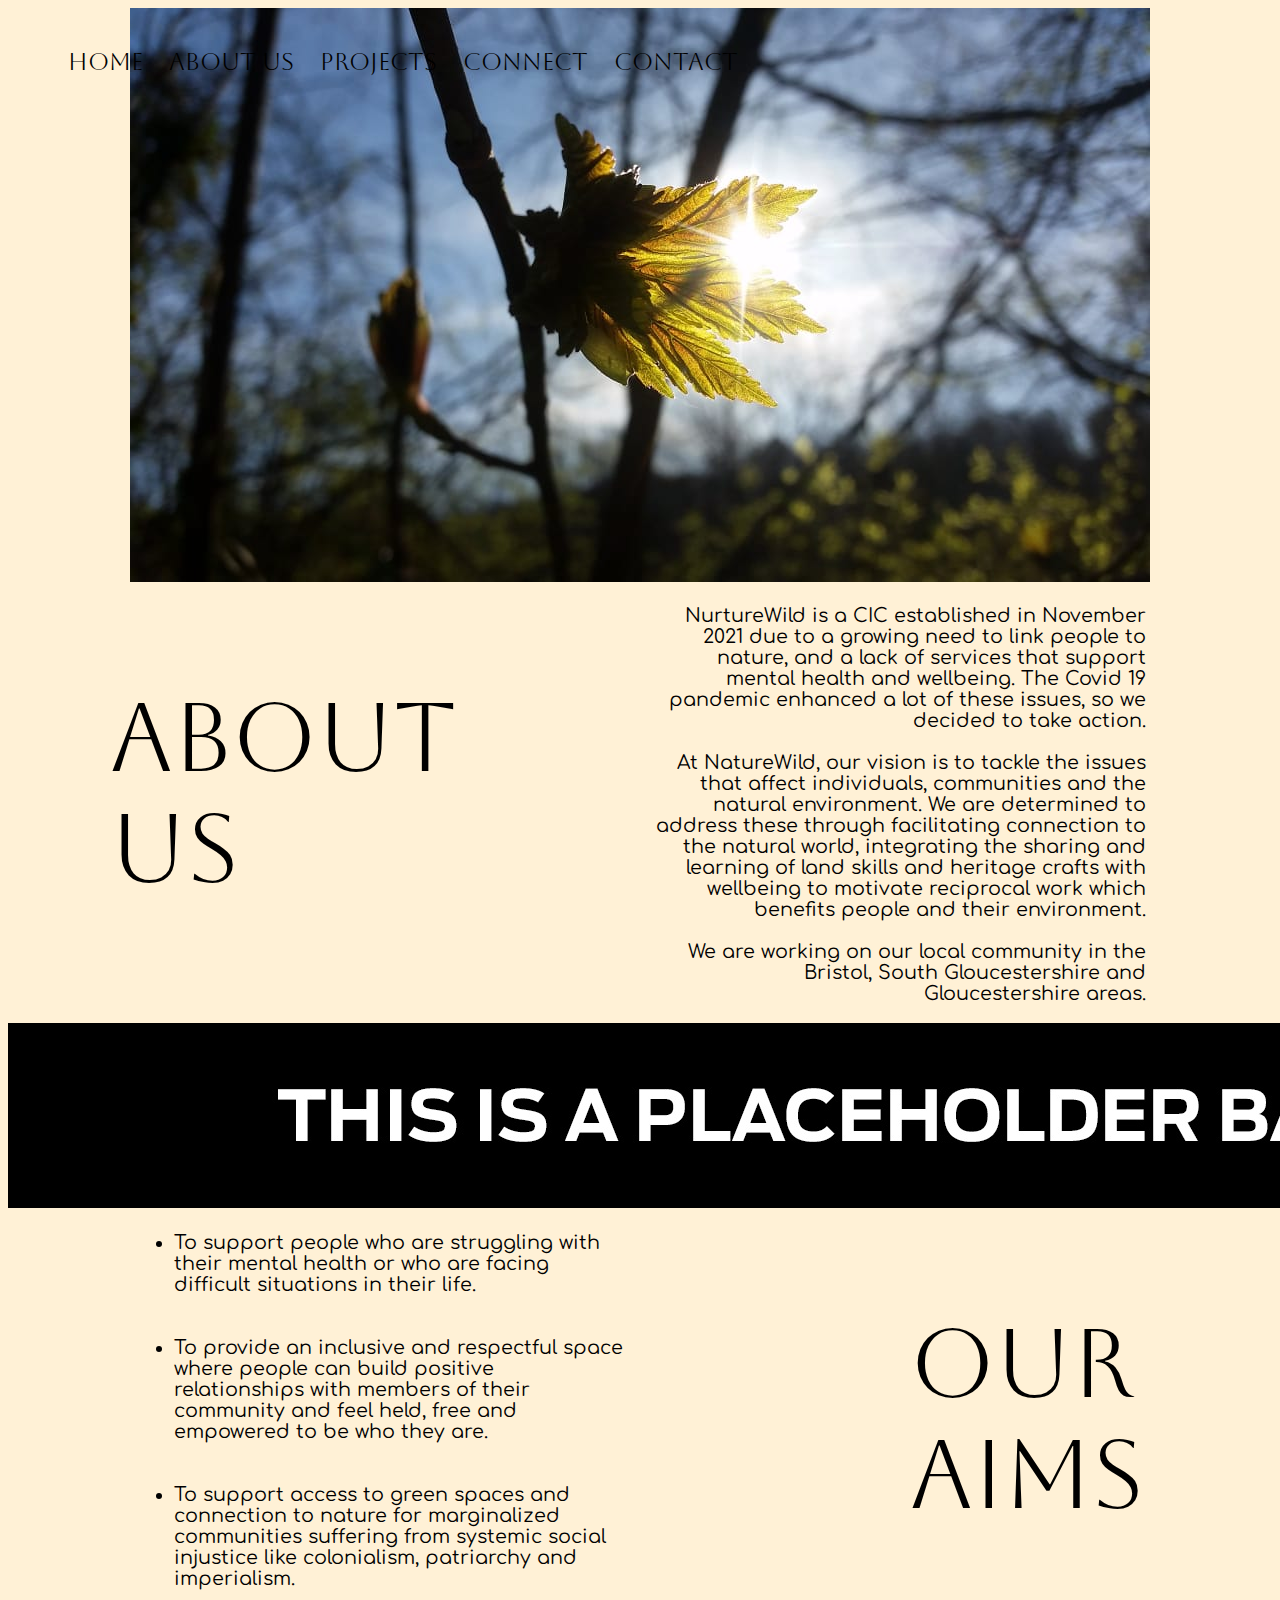
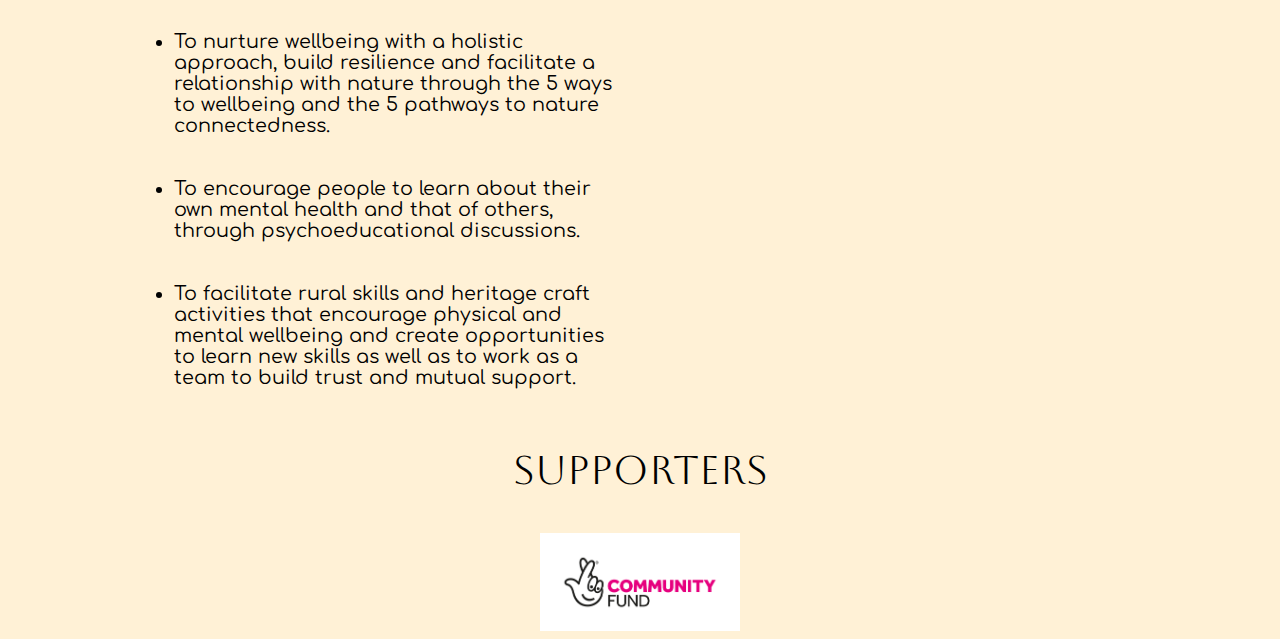
==== about.html @ b49763ed "push2" ====
<!DOCTYPE html>
<html lang="en">

<head>
    <meta charset="UTF-8">
    <meta http-equiv="X-UA-Compatible" content="IE=edge">
    <meta name="viewport" content="width=device-width, initial-scale=1.0">
    <link rel="stylesheet" type="text/css" href="resources/style.css">
    <title>NurtureWild - Insert something here</title>

    <link rel="preconnect" href="https://fonts.googleapis.com">
    <link rel="preconnect" href="https://fonts.gstatic.com" crossorigin>
    <link href="https://fonts.googleapis.com/css2?family=Aboreto&family=Comfortaa:wght@700&display=swap"
        rel="stylesheet">
</head>

<body>

    <header>
        <!-- <h2>Nature Wild CIC</h2> -->
    </header>

    <header class="mainimg">

        <img src="resources/drive-download-20220827T191741Z-001/241794783_1457094764648752_1412420478173252886_n.jpg"
            alt="NurtureWild" />
        <!-- <div class="hometext">NurtureWild CIC</div> -->
        <nav class="navbar">

            <ul>
                <li>Home</li>
                <li>About Us</li>
                <li>Projects</li>
                <li>Connect</li>
                <li>Contact</li>
            </ul>

        </nav>



    </header>


    <div class="content">

        <section class="statement">
            <p>About <br>us</p>


        </section>



        <section class="values">

            <!-- <img src="resources/images/croppedtin.jpg" alt="NurtureWild" /> -->


            <p>

                NurtureWild is a CIC established in November 2021 due to a growing
                need to link people to nature, and a lack of services that support mental health and wellbeing. The
                Covid
                19 pandemic enhanced a lot of these issues, so we decided to take
                action.
                <br><br>
                At NatureWild, our vision is to tackle the issues that affect individuals, communities and the natural
                environment. We are determined to address these through facilitating connection to the natural world,
                integrating the sharing and learning of land skills and heritage crafts with wellbeing to motivate
                reciprocal work which benefits people and their environment.
                <br><br>
                We are working on our local community in the Bristol, South Gloucestershire and
                Gloucestershire areas.

            </p>

            <!-- <p>
                NurtureWild is a newly developed CIC that was established in November 2021 due to noticing a growing
                need to
                link people to nature and a lack of services that support mental health and wellbeing. The Covid 19
                pandemic
                enhanced a lot of the issues that we were already observing and so we decided to take action.
            </p>

            <p>
                At NurtureWild, our vision is to tackle the issues that affect individuals, communities and the natural
                environment. We are determined to address these through facilitating connection to the natural world,
                integrating the sharing and learning of land skills and heritage crafts with wellbeing to motivate
                reciprocal
                work which benefits people and their environment.
                At the moment, we are working on our local community in the Bristol, South Gloucestershire and
                Gloucestershire
                areas.
            </p> -->


        </section>


    </div>

    <section class="lowerimg">
        <img src="resources/images/placeholder-banner.jpg" />

    </section>

    <div class="content">





        <section class="values-alt">



            <p>
            <ul>
                <li>To support people who are struggling with their mental health or who are facing difficult situations
                    in their life.</li><br><br>
                <li>To provide an inclusive and respectful space where people can build positive relationships with
                    members of their community and feel held, free and empowered to be who they are.</li><br><br>
                <li>To support access to green spaces and connection to nature for marginalized communities suffering
                    from systemic social injustice like colonialism, patriarchy and imperialism.</li><br><br>
                <li>To nurture wellbeing with a holistic approach, build resilience and facilitate a relationship with
                    nature through the 5 ways to wellbeing and the 5 pathways to nature connectedness.</li><br><br>
                <li>To encourage people to learn about their own mental health and that of others, through
                    psychoeducational discussions.</li><br><br>
                <li>To facilitate rural skills and heritage craft activities that encourage physical and mental
                    wellbeing and create opportunities to learn new skills as well as to work as a team to build trust
                    and mutual support.</li>
            </ul>

            </p>



        </section>

        <section class="statement-alt">
            <p>Our<br> Aims</p>



        </section>


    </div>

    <section class="supporters">
        <p>Supporters</p>

        <div class="supporters-container">
            <img src="resources/images/digital-white-background.png" />
        </div>

    </section>

    <footer></footer>

    <!-- <section>
        <h1>Testimonials</h1>
        <div class="testimonial-container">
            <div class="testimonial">
                <img src="resources/images/img-placeholder.png" alt="">
                <h3>Testimony 1</h3>
                <p>Lorem ipsum dolor sit, amet consectetur adipisicing elit. Modi deserunt earum nesciunt perferendis
                    harum ducimus ex vel maiores ullam repellendus, perspiciatis placeat eos error repudiandae omnis
                    rerum dignissimos quod reiciendis.
                </p>
            </div>
            <div class="testimonial">
                <img src="resources/images/img-placeholder.png" alt="">
                <h3>Testimony 2</h3>
                <p>Lorem ipsum dolor sit amet consectetur adipisicing elit. Aliquam sint amet quasi expedita enim. Totam
                    tempora laboriosam eveniet quos? Molestiae recusandae repellat, ullam nisi doloremque debitis
                    dolorum similique explicabo est.</p>
            </div>
            <div class="testimonial">
                <img src="resources/images/img-placeholder.png" alt="">
                <h3>Testimony 3</h3>
                <p>Lorem ipsum dolor sit amet consectetur adipisicing elit. Facilis ratione aspernatur excepturi
                    mollitia sunt deleniti deserunt, incidunt corrupti sequi dolorem magni aliquid voluptatem eius nam
                    accusantium explicabo assumenda praesentium repellendus.</p>
            </div>
        </div>

        <h1>Find out More</h1>

    </section> -->


    <!-- <footer class="mainimg">

        <img src="resources/images/placeholder-banner.jpg" alt="NurtureWild" />


    </footer> -->

</body>

</html>
---- resources/style.css ----
.navbar {
    float: right;

}

body {
    background-color: #FFF1D6;
}

.navbar ul {
    list-style-type: none;
    margin: 0;
    padding: 0;
}

.navbar li {
    display: inline;
    padding-inline: 10px;
}

.mainimg {
    position: relative;
    text-align: center;
    overflow: hidden;
}

.mainimg img {}

.mainimg .navbar {
    position: absolute;
    top: 40px;
    left: 50px;
    font-size: 1.5em;
    font-family: 'Aboreto', cursive;


}

.mainimg .hometext {
    position: absolute;
    bottom: 260px;
    left: 200px;
    font-size: 6.5em;
}

.content {
    display: flex;
}

.statement {
    font-size: 6em;
    /* background: #C46559; */
    width: 100%;
    display: flex;
    justify-content: center;
    align-content: center;
    font-family: 'Aboreto', cursive;
    padding-left: 30px;
}


.values {
    font-size: 1.2em;
    /* background: #C46559; */
    width: 100%;
    display: flex;
    justify-content: center;
    align-items: center;
    padding-left: 10%;
    padding-right: 10%;
    text-align: right;
    font-family: 'Comfortaa', cursive;
}

.statement-alt {
    font-size: 6em;
    /* background: #C46559; */
    width: 100%;
    display: flex;
    justify-content: center;
    align-content: center;
    font-family: 'Aboreto', cursive;
    padding-left: 30px;
}

.values-alt {
    font-size: 1.2em;
    /* background: #C46559; */
    width: 100%;
    display: flex;
    justify-content: center;
    align-items: center;
    padding-left: 10%;
    padding-right: 10%;
    font-family: 'Comfortaa', cursive;

}

.abousus {
    font-size: 1.2em;
    /* background: #C46559; */
    width: 100%;
    padding-left: 10%;
    padding-right: 10%;
    text-align: right;
    font-family: 'Comfortaa', cursive;
}

.values img {
    width: 100%;
}

.values .p {}

.project-container {
    display: flex;
    flex-wrap: wrap;
    justify-content: center;
}

.project img {
    width: 300px;
    height: 400px;
}

.project {
    text-align: center;
    flex-direction: column;
    align-items: center;
    width: 400px;
    height: 650px;
    padding: 20px;
}


.testimonial-container {
    display: flex;
    flex-wrap: wrap;
    justify-content: center;
}

.testimonial img {
    width: 300px;
    height: 400px;
}

.testimonial {
    text-align: center;
    flex-direction: column;
    align-items: center;
    width: 400px;
    height: 650px;
    padding: 20px;
}

.supporters p {
    text-align: center;
    font-size: 2.5em;
    font-family: 'Aboreto', cursive;

}

.supporters .supporters-container {
    display: flex;
    justify-content: center;
}

.supporters .supporters-container img {
    max-width: 200px;

}
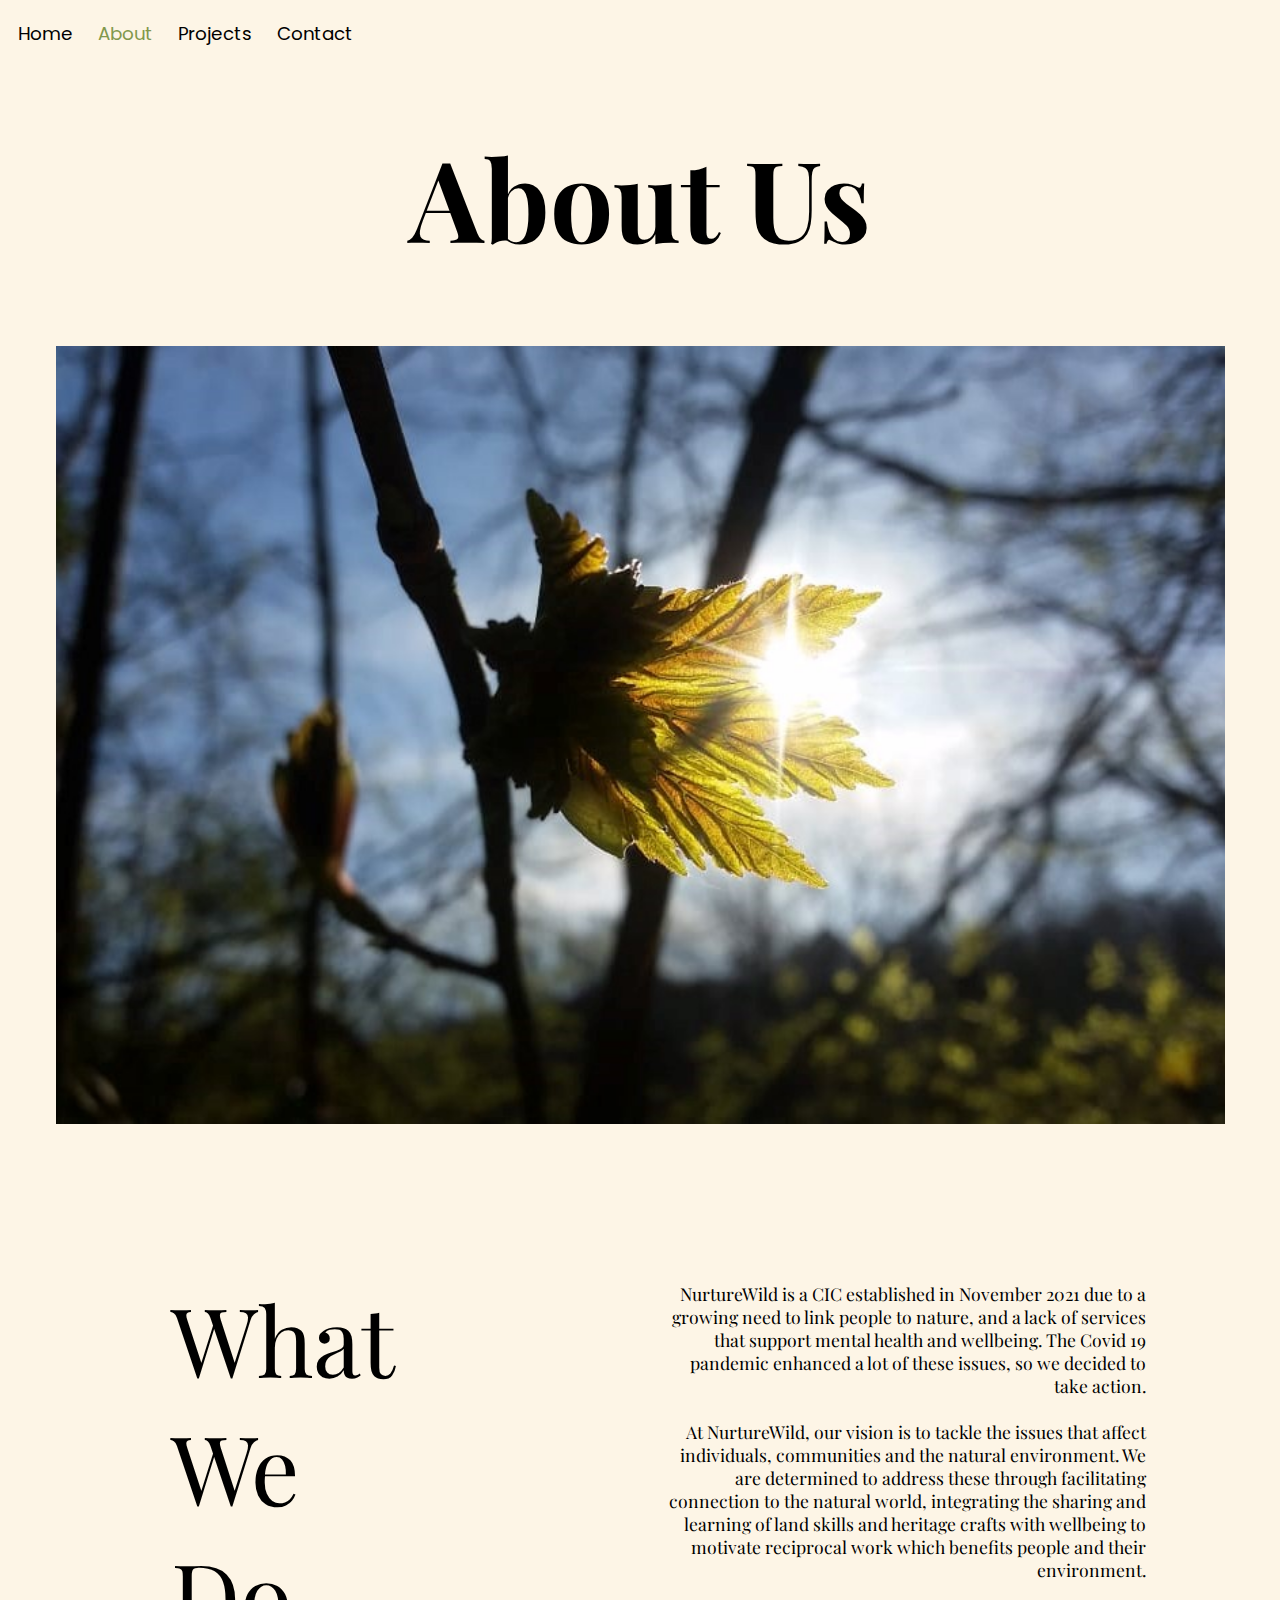
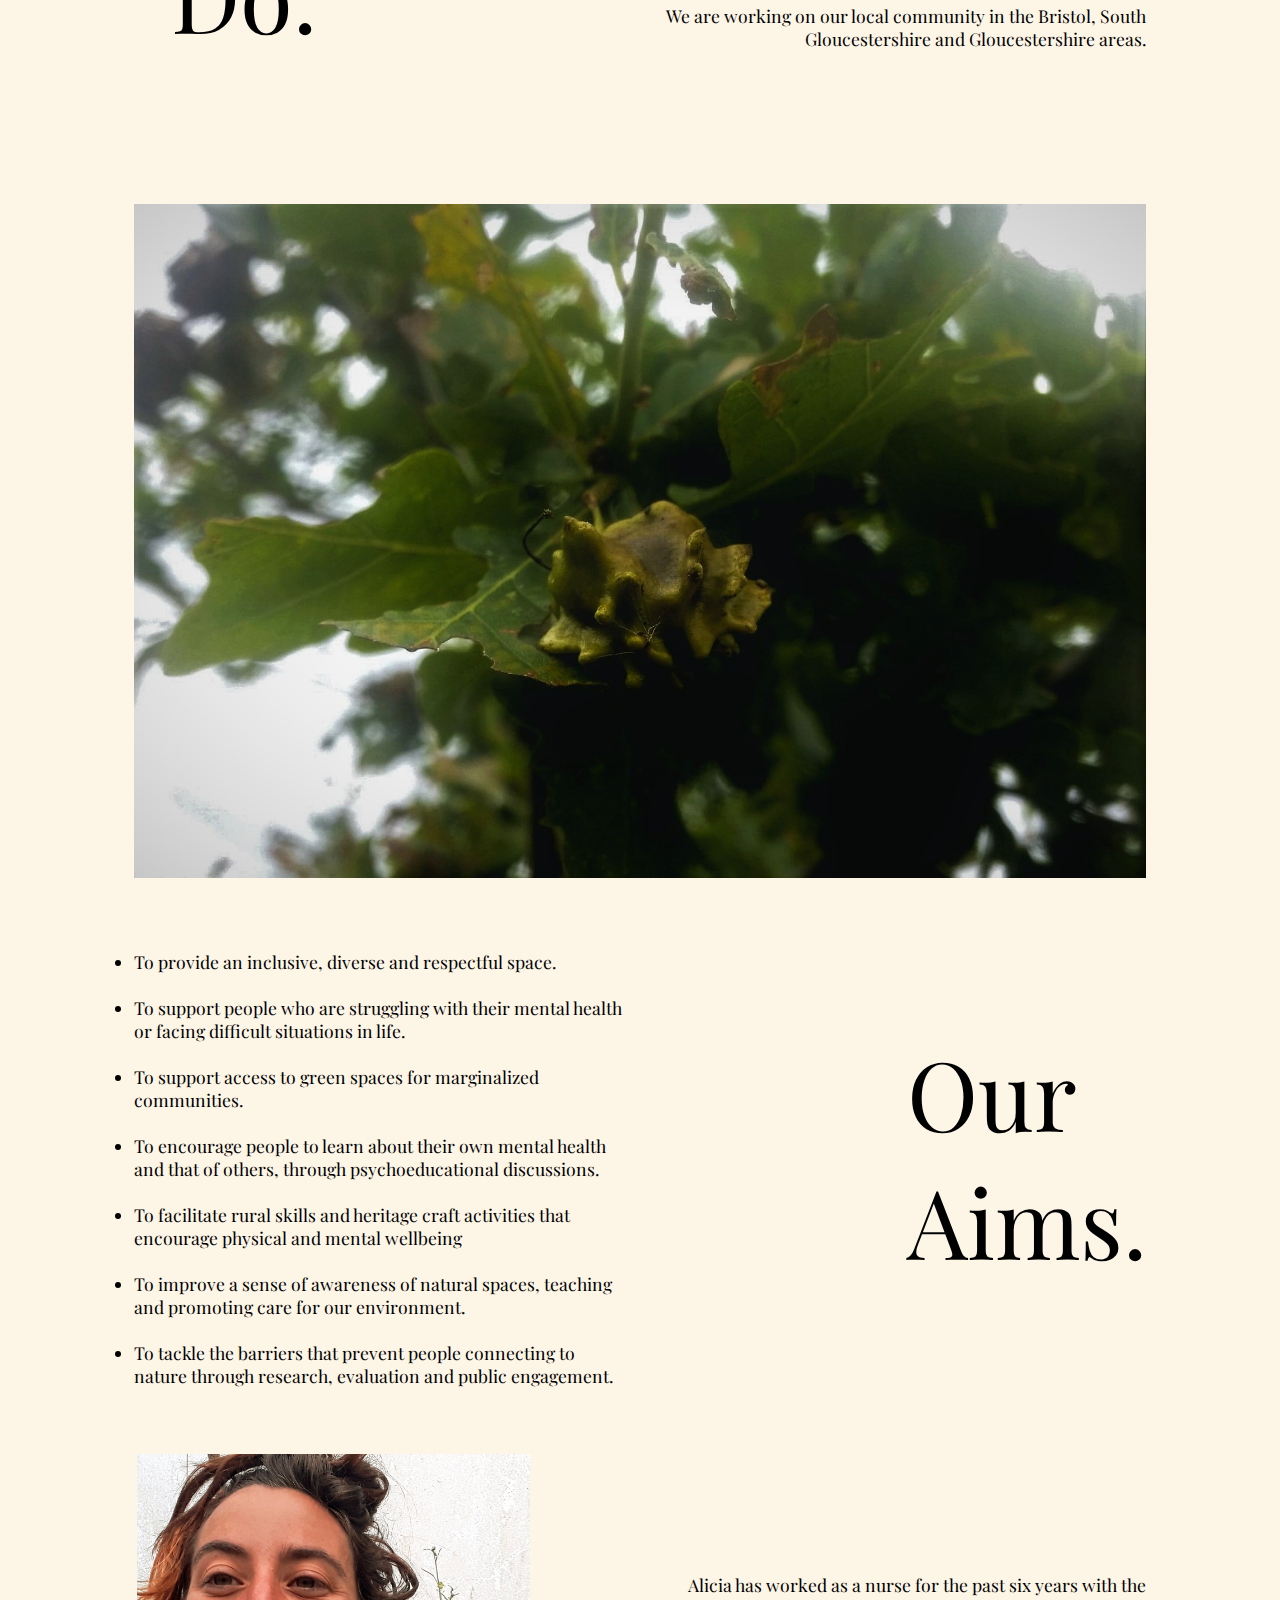
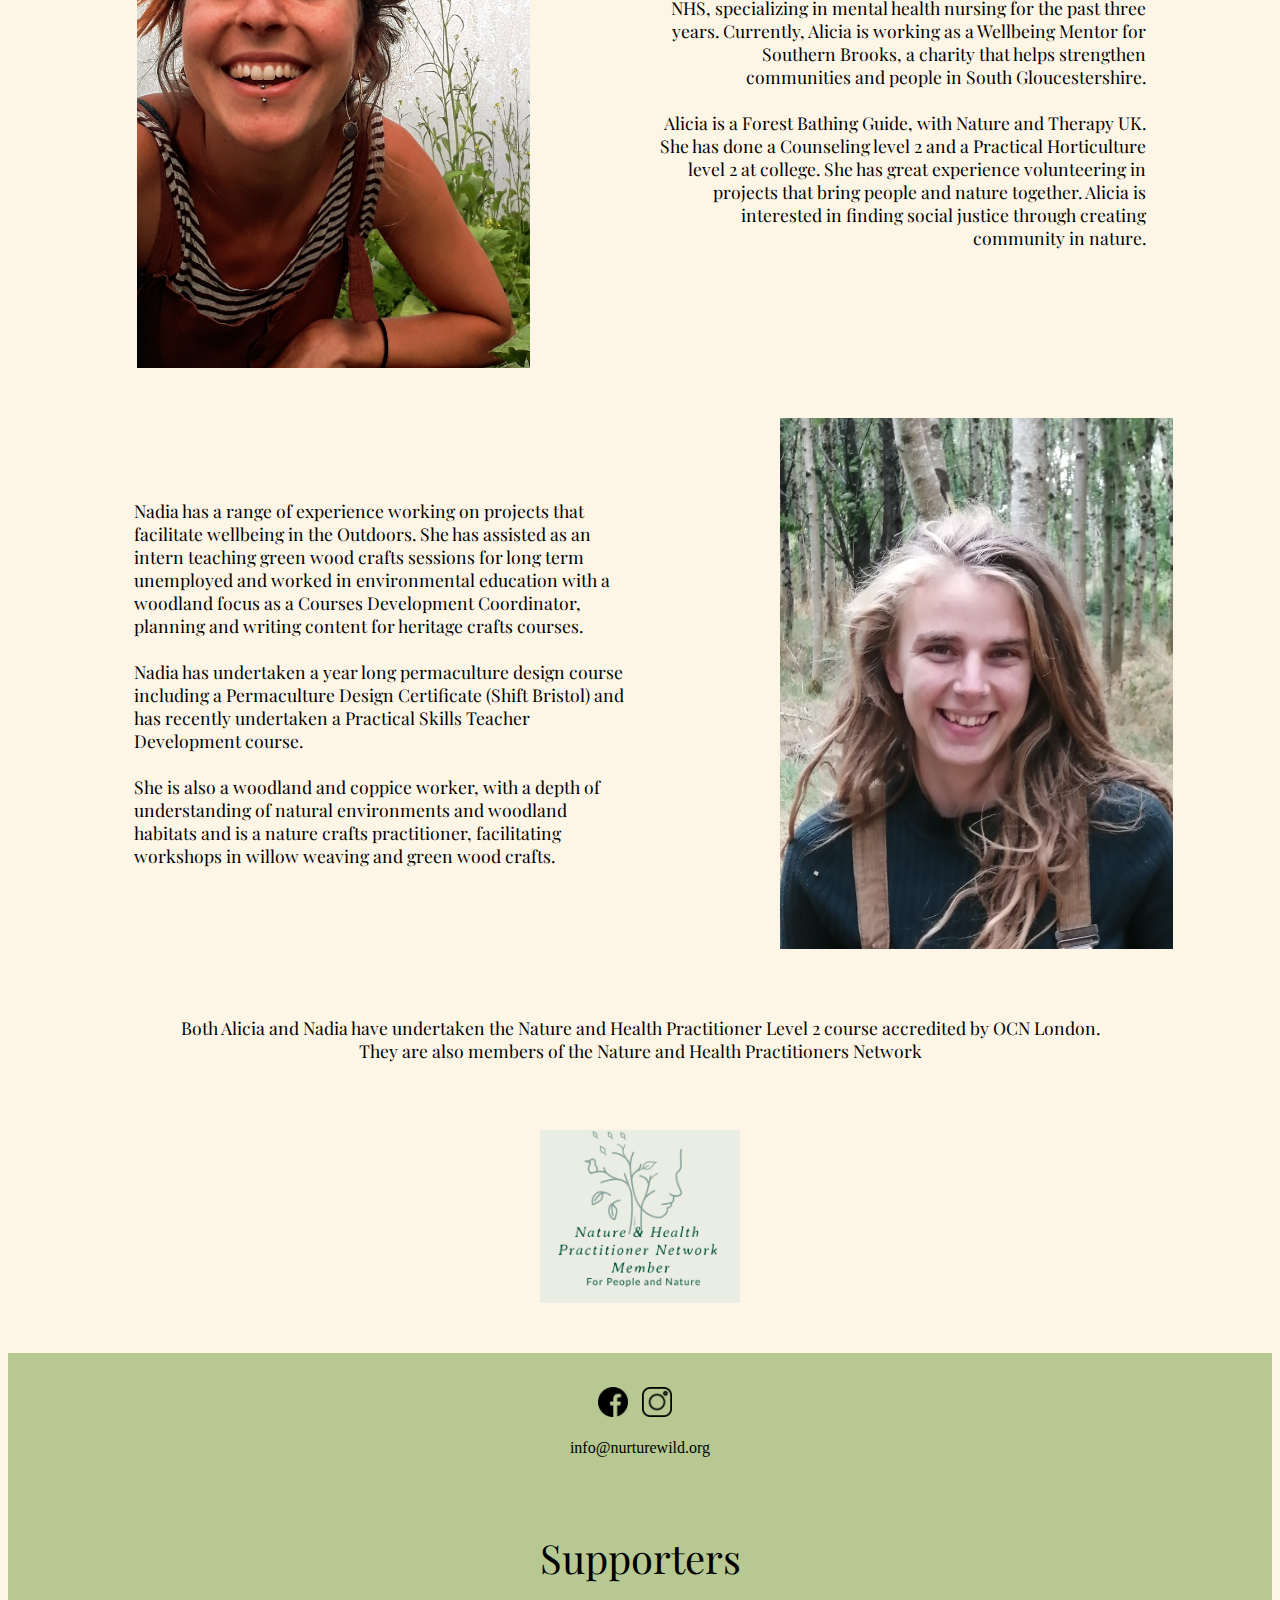
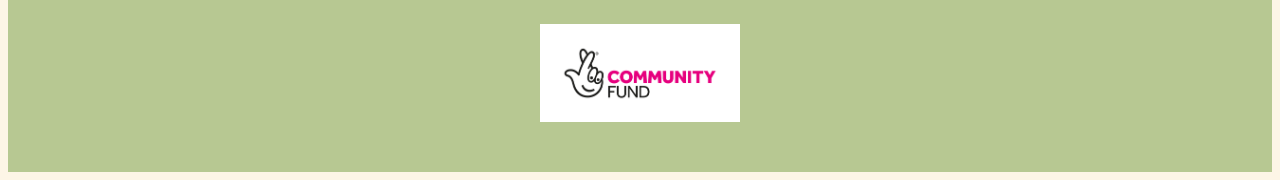
==== commit 167e767c: "push4" ====
--- a/about.html
+++ b/about.html
@@ -10,42 +10,55 @@
 
     <link rel="preconnect" href="https://fonts.googleapis.com">
     <link rel="preconnect" href="https://fonts.gstatic.com" crossorigin>
-    <link href="https://fonts.googleapis.com/css2?family=Aboreto&family=Comfortaa:wght@700&display=swap"
+    <link href="https://fonts.googleapis.com/css2?family=Playfair+Display:wght@500&family=Poppins:wght@100&display=swap"
         rel="stylesheet">
+
 </head>
 
 <body>
 
     <header>
-        <!-- <h2>Nature Wild CIC</h2> -->
+
+
+        <nav class="navbar">
+
+            <ul>
+                <li><a href=index.html>Home</a></li>
+                <li><a href=about.html style="color: #81984C;">About</a></li>
+                <li><a href=projects.html>Projects</a></li>
+                <li><a href=contact.html>Contact</a></li>
+            </ul>
+
+        </nav>
+
+        <!-- <span class="mainimg">
+
+            <img src="resources/images/banner4.jpg" alt="NurtureWild" />
+
+
+
+        </span> -->
     </header>
 
-    <header class="mainimg">
-
-        <img src="resources/drive-download-20220827T191741Z-001/241794783_1457094764648752_1412420478173252886_n.jpg"
-            alt="NurtureWild" />
-        <!-- <div class="hometext">NurtureWild CIC</div> -->
-        <nav class="navbar">
-
-            <ul>
-                <li>Home</li>
-                <li>About Us</li>
-                <li>Projects</li>
-                <li>Connect</li>
-                <li>Contact</li>
-            </ul>
-
-        </nav>
-
-
-
-    </header>
+    <h1>About Us</h1>
+
+    <section class="contact">
+        <span class="mainimg">
+
+            <img src="resources/images/square2.jpg" alt="NurtureWild" style="margin-bottom: 50px; width: 1169px; " />
+
+
+
+        </span>
+
+
+    </section>
 
 
     <div class="content">
 
         <section class="statement">
-            <p>About <br>us</p>
+            <p>What <br>We<br>Do.</p>
 
 
         </section>
@@ -54,7 +67,6 @@
 
         <section class="values">
 
-            <!-- <img src="resources/images/croppedtin.jpg" alt="NurtureWild" /> -->
 
 
             <p>
@@ -65,7 +77,7 @@
                 19 pandemic enhanced a lot of these issues, so we decided to take
                 action.
                 <br><br>
-                At NatureWild, our vision is to tackle the issues that affect individuals, communities and the natural
+                At NurtureWild, our vision is to tackle the issues that affect individuals, communities and the natural
                 environment. We are determined to address these through facilitating connection to the natural world,
                 integrating the sharing and learning of land skills and heritage crafts with wellbeing to motivate
                 reciprocal work which benefits people and their environment.
@@ -75,33 +87,22 @@
 
             </p>
 
-            <!-- <p>
-                NurtureWild is a newly developed CIC that was established in November 2021 due to noticing a growing
-                need to
-                link people to nature and a lack of services that support mental health and wellbeing. The Covid 19
-                pandemic
-                enhanced a lot of the issues that we were already observing and so we decided to take action.
-            </p>
-
-            <p>
-                At NurtureWild, our vision is to tackle the issues that affect individuals, communities and the natural
-                environment. We are determined to address these through facilitating connection to the natural world,
-                integrating the sharing and learning of land skills and heritage crafts with wellbeing to motivate
-                reciprocal
-                work which benefits people and their environment.
-                At the moment, we are working on our local community in the Bristol, South Gloucestershire and
-                Gloucestershire
-                areas.
-            </p> -->
-
-
-        </section>
-
-
-    </div>
-
-    <section class="lowerimg">
-        <img src="resources/images/placeholder-banner.jpg" />
+
+
+        </section>
+
+
+    </div>
+
+    <section class="contact">
+        <span class="mainimg">
+
+            <img src="resources/images/square3.jpg" alt="NurtureWild" style="margin-bottom: 50px; width: 80%" />
+
+
+
+        </span>
+
 
     </section>
 
@@ -117,19 +118,18 @@
 
             <p>
             <ul>
-                <li>To support people who are struggling with their mental health or who are facing difficult situations
-                    in their life.</li><br><br>
-                <li>To provide an inclusive and respectful space where people can build positive relationships with
-                    members of their community and feel held, free and empowered to be who they are.</li><br><br>
-                <li>To support access to green spaces and connection to nature for marginalized communities suffering
-                    from systemic social injustice like colonialism, patriarchy and imperialism.</li><br><br>
-                <li>To nurture wellbeing with a holistic approach, build resilience and facilitate a relationship with
-                    nature through the 5 ways to wellbeing and the 5 pathways to nature connectedness.</li><br><br>
+                <li>To provide an inclusive, diverse and respectful space.</li><br>
+                <li>To support people who are struggling with their mental health or facing difficult situations in
+                    life.</li><br>
+                <li>To support access to green spaces for marginalized communities.</li><br>
                 <li>To encourage people to learn about their own mental health and that of others, through
-                    psychoeducational discussions.</li><br><br>
+                    psychoeducational discussions.</li><br>
                 <li>To facilitate rural skills and heritage craft activities that encourage physical and mental
-                    wellbeing and create opportunities to learn new skills as well as to work as a team to build trust
-                    and mutual support.</li>
+                    wellbeing</li><br>
+                <li>To improve a sense of awareness of natural spaces, teaching and promoting care for our environment.
+                </li><br>
+                <li>To tackle the barriers that prevent people connecting to nature through research, evaluation and
+                    public engagement.</li>
             </ul>
 
             </p>
@@ -139,64 +139,152 @@
         </section>
 
         <section class="statement-alt">
-            <p>Our<br> Aims</p>
-
-
-
-        </section>
-
-
-    </div>
+            <p>Our<br> Aims.</p>
+
+
+
+        </section>
+
+
+    </div>
+
+
+
+    <div class="content">
+
+
+
+
+
+
+        <section class="statement-alt">
+            <img src="resources/images/IMG-20210624-WA0003.jpeg" style="    max-width: 80%;
+            padding-left: 100px;">
+
+
+
+        </section>
+
+        <section class="values">
+
+
+
+            <p>
+                Alicia has worked as a nurse for the past six years with the NHS, specializing in mental health
+                nursing for the past three years. Currently, Alicia is working as a Wellbeing Mentor for Southern
+                Brooks, a charity that helps strengthen communities and people in South Gloucestershire.<br><br>
+                Alicia is a Forest Bathing Guide, with Nature and Therapy UK. She has done a Counseling level 2 and a
+                Practical Horticulture level 2 at college. She has great experience volunteering in projects that bring
+                people and nature together.
+                Alicia is interested in finding social justice through creating community in nature.
+
+
+
+            </p>
+
+
+
+        </section>
+
+
+
+    </div>
+
+    <div class="content">
+
+        <section class="values-alt">
+
+
+
+            <p>
+                Nadia has a range of experience working on projects that facilitate wellbeing in the
+                Outdoors. She has assisted as an intern teaching green wood crafts sessions for long term unemployed and
+                worked in environmental education with a woodland focus as a Courses Development Coordinator, planning
+                and writing content for heritage crafts courses. <br><br>Nadia has undertaken a year long permaculture
+                design
+                course including a Permaculture Design Certificate (Shift Bristol) and has recently undertaken a
+                Practical Skills Teacher Development course.<br> <br>
+                She is also a woodland and coppice worker, with a depth of understanding of natural environments and
+                woodland habitats and is a nature crafts practitioner, facilitating workshops in willow weaving and
+                green wood crafts.
+
+
+            </p>
+
+
+
+        </section>
+
+
+
+
+        <section class="statement-alt">
+            <img src="resources/images/nadia.jpeg" style="    max-width: 80%;
+            padding-right: 100px;">
+
+
+
+        </section>
+
+
+
+
+    </div>
+
+
+    <section class="content" style="display: flex; align-items: center; justify-content: center;">
+        <p style="text-align: center; font-size: 1.1em;     font-family: 'Playfair Display', serif;">
+            Both Alicia and Nadia have undertaken the Nature and Health Practitioner Level 2 course accredited by OCN
+            London.
+            <br>
+            They are also members of the Nature and Health Practitioners Network
+        </p>
+    </section>
 
     <section class="supporters">
-        <p>Supporters</p>
 
         <div class="supporters-container">
-            <img src="resources/images/digital-white-background.png" />
+            <img src="resources/images/Member NHP.png" />
         </div>
 
     </section>
 
-    <footer></footer>
-
-    <!-- <section>
-        <h1>Testimonials</h1>
-        <div class="testimonial-container">
-            <div class="testimonial">
-                <img src="resources/images/img-placeholder.png" alt="">
-                <h3>Testimony 1</h3>
-                <p>Lorem ipsum dolor sit, amet consectetur adipisicing elit. Modi deserunt earum nesciunt perferendis
-                    harum ducimus ex vel maiores ullam repellendus, perspiciatis placeat eos error repudiandae omnis
-                    rerum dignissimos quod reiciendis.
-                </p>
+
+
+
+
+    <footer>
+
+        <!-- <section class="lowerimg">
+            <img src="resources/images/bottombanner.jpg" />
+
+        </section> -->
+
+        <section class="bottomButtons">
+            <ul>
+                <li><a href="https://www.facebook.com/nurturewildcic"><img src="resources/images/facebook.png"></a></li>
+                <li><a href="https://www.facebook.com/nurturewildcic"><img src="resources/images/instagram.png"></a>
+                </li><br><br>
+                <li>info@nurturewild.org</li>
+
+            </ul>
+
+        </section>
+
+
+        <section class="supporters">
+            <p>Supporters</p>
+
+            <div class="supporters-container">
+                <img src="resources/images/digital-white-background.png" />
             </div>
-            <div class="testimonial">
-                <img src="resources/images/img-placeholder.png" alt="">
-                <h3>Testimony 2</h3>
-                <p>Lorem ipsum dolor sit amet consectetur adipisicing elit. Aliquam sint amet quasi expedita enim. Totam
-                    tempora laboriosam eveniet quos? Molestiae recusandae repellat, ullam nisi doloremque debitis
-                    dolorum similique explicabo est.</p>
-            </div>
-            <div class="testimonial">
-                <img src="resources/images/img-placeholder.png" alt="">
-                <h3>Testimony 3</h3>
-                <p>Lorem ipsum dolor sit amet consectetur adipisicing elit. Facilis ratione aspernatur excepturi
-                    mollitia sunt deleniti deserunt, incidunt corrupti sequi dolorem magni aliquid voluptatem eius nam
-                    accusantium explicabo assumenda praesentium repellendus.</p>
-            </div>
-        </div>
-
-        <h1>Find out More</h1>
-
-    </section> -->
-
-
-    <!-- <footer class="mainimg">
-
-        <img src="resources/images/placeholder-banner.jpg" alt="NurtureWild" />
-
-
-    </footer> -->
+
+        </section>
+
+
+
+    </footer>
+
 
 </body>
 
--- a/resources/style.css
+++ b/resources/style.css
@@ -1,16 +1,35 @@
-.navbar {
-    float: right;
-
+h1 {
+    font-size: 7em;
+    /* background: #C46559; */
+    font-family: 'Playfair Display', serif;
+    text-align: center;
+
+}
+
+h3 {
+    font-size: 2em;
+}
+
+ul {
+    padding: 0%;
 }
 
 body {
-    background-color: #FFF1D6;
-}
+    background-color: oldlace;
+}
+
+a {
+    color: black;
+    text-decoration: none;
+}
+
+
 
 .navbar ul {
     list-style-type: none;
     margin: 0;
     padding: 0;
+    overflow: hidden
 }
 
 .navbar li {
@@ -18,22 +37,67 @@
     padding-inline: 10px;
 }
 
+.bottomButtons {
+    list-style-type: none;
+    margin: 0;
+    padding: 0;
+    overflow: hidden;
+    display: inline;
+    padding-inline: 10px;
+    text-align: center;
+}
+
+.bottomButtons img {
+    height: 30px;
+    padding-right: 10px;
+    ;
+}
+
+.bottomButtons ul li {
+    display: inline;
+}
+
 .mainimg {
-    position: relative;
     text-align: center;
     overflow: hidden;
 }
 
-.mainimg img {}
-
-.mainimg .navbar {
-    position: absolute;
+.mainimg img {
+    width: 85%;
+}
+
+.lowerimg img {
+    width: 100%;
+    margin-bottom: 30px;
+    ;
+}
+
+.navbar {
     top: 40px;
     left: 50px;
-    font-size: 1.5em;
-    font-family: 'Aboreto', cursive;
-
-
+    font-size: 1.15em;
+    font-family: 'Poppins', sans-serif;
+    margin-top: 20px;
+    margin-bottom: 20px;
+}
+
+.navright {
+    float: left;
+}
+
+.connectButtons {
+    float: right;
+
+}
+
+.connectButtons img {
+    height: 30px;
+}
+
+footer {
+    margin-top: 50px;
+    background-color: #B7C892;
+    padding-bottom: 50px
 }
 
 .mainimg .hometext {
@@ -45,6 +109,7 @@
 
 .content {
     display: flex;
+    margin-bottom: 50px;
 }
 
 .statement {
@@ -54,13 +119,13 @@
     display: flex;
     justify-content: center;
     align-content: center;
-    font-family: 'Aboreto', cursive;
+    font-family: 'Playfair Display', serif;
     padding-left: 30px;
 }
 
 
 .values {
-    font-size: 1.2em;
+    font-size: 1.1em;
     /* background: #C46559; */
     width: 100%;
     display: flex;
@@ -69,7 +134,7 @@
     padding-left: 10%;
     padding-right: 10%;
     text-align: right;
-    font-family: 'Comfortaa', cursive;
+    font-family: 'Playfair Display', serif;
 }
 
 .statement-alt {
@@ -79,12 +144,12 @@
     display: flex;
     justify-content: center;
     align-content: center;
-    font-family: 'Aboreto', cursive;
+    font-family: 'Playfair Display', serif;
     padding-left: 30px;
 }
 
 .values-alt {
-    font-size: 1.2em;
+    font-size: 1.1em;
     /* background: #C46559; */
     width: 100%;
     display: flex;
@@ -92,8 +157,7 @@
     align-items: center;
     padding-left: 10%;
     padding-right: 10%;
-    font-family: 'Comfortaa', cursive;
-
+    font-family: 'Playfair Display', serif;
 }
 
 .abousus {
@@ -103,7 +167,7 @@
     padding-left: 10%;
     padding-right: 10%;
     text-align: right;
-    font-family: 'Comfortaa', cursive;
+    font-family: 'Playfair Display', serif;
 }
 
 .values img {
@@ -119,8 +183,8 @@
 }
 
 .project img {
-    width: 300px;
-    height: 400px;
+    width: 280px;
+    height: 350px;
 }
 
 .project {
@@ -130,6 +194,7 @@
     width: 400px;
     height: 650px;
     padding: 20px;
+    font-family: 'Playfair Display', serif;
 }
 
 
@@ -153,10 +218,26 @@
     padding: 20px;
 }
 
+.contact {
+    display: flex;
+    flex-wrap: wrap;
+    justify-content: center;
+}
+
+.contact section {
+    text-align: center;
+    flex-direction: column;
+    align-items: center;
+    width: 400px;
+    font-family: 'Playfair Display', serif;
+    display: flex;
+    justify-content: center;
+}
+
 .supporters p {
     text-align: center;
     font-size: 2.5em;
-    font-family: 'Aboreto', cursive;
+    font-family: 'Playfair Display', serif;
 
 }
 
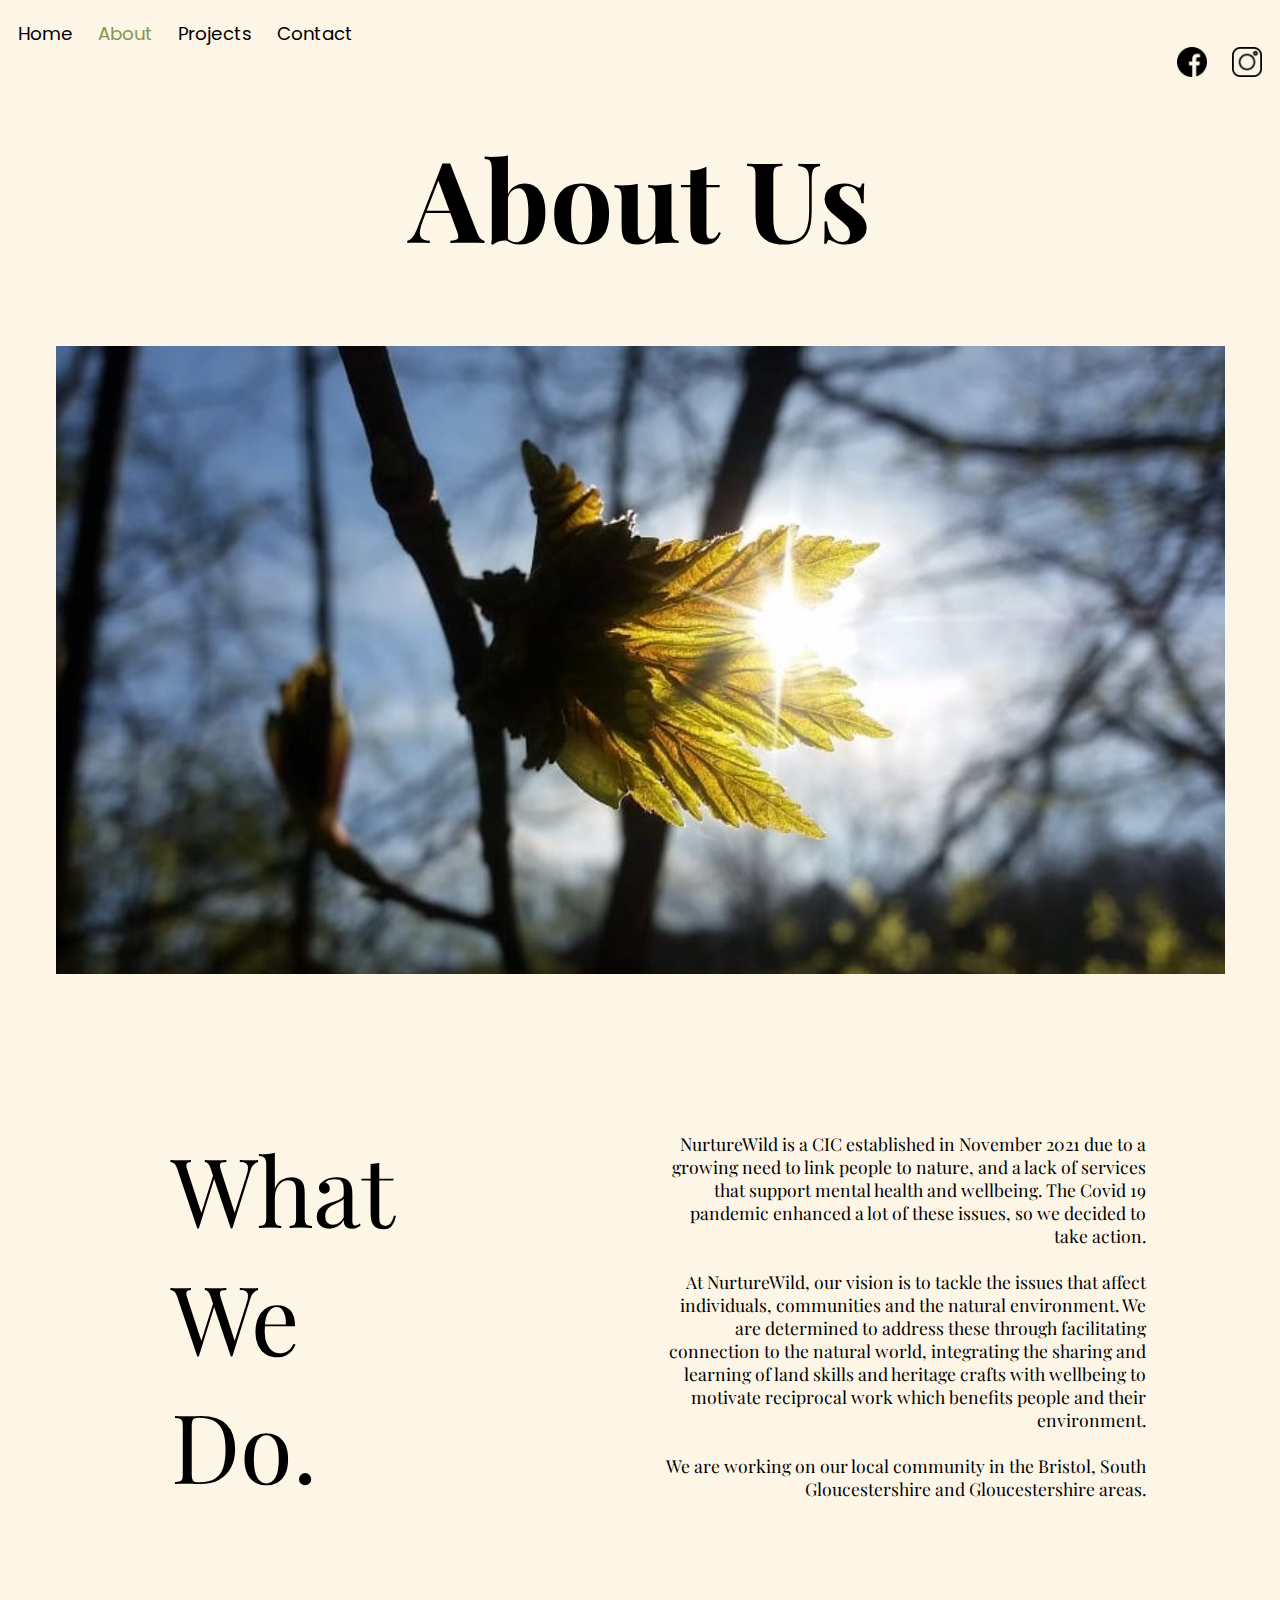
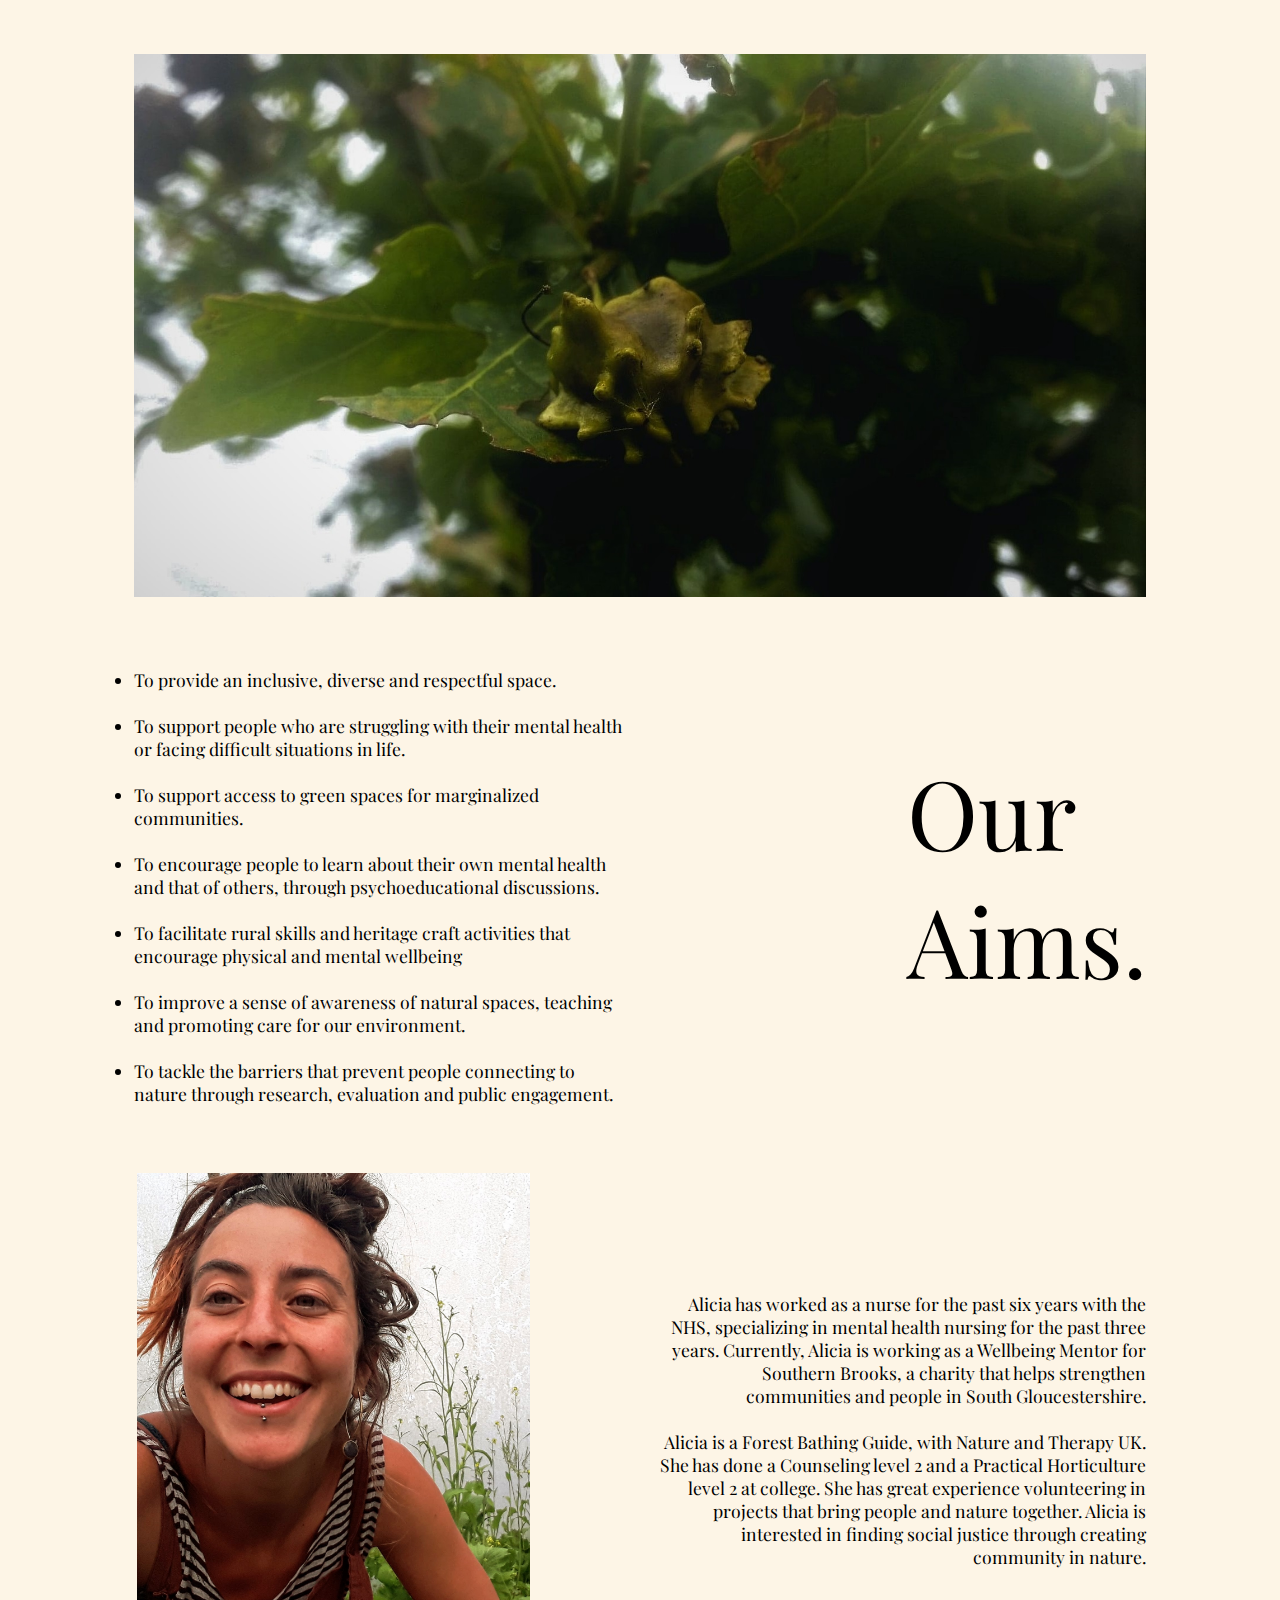
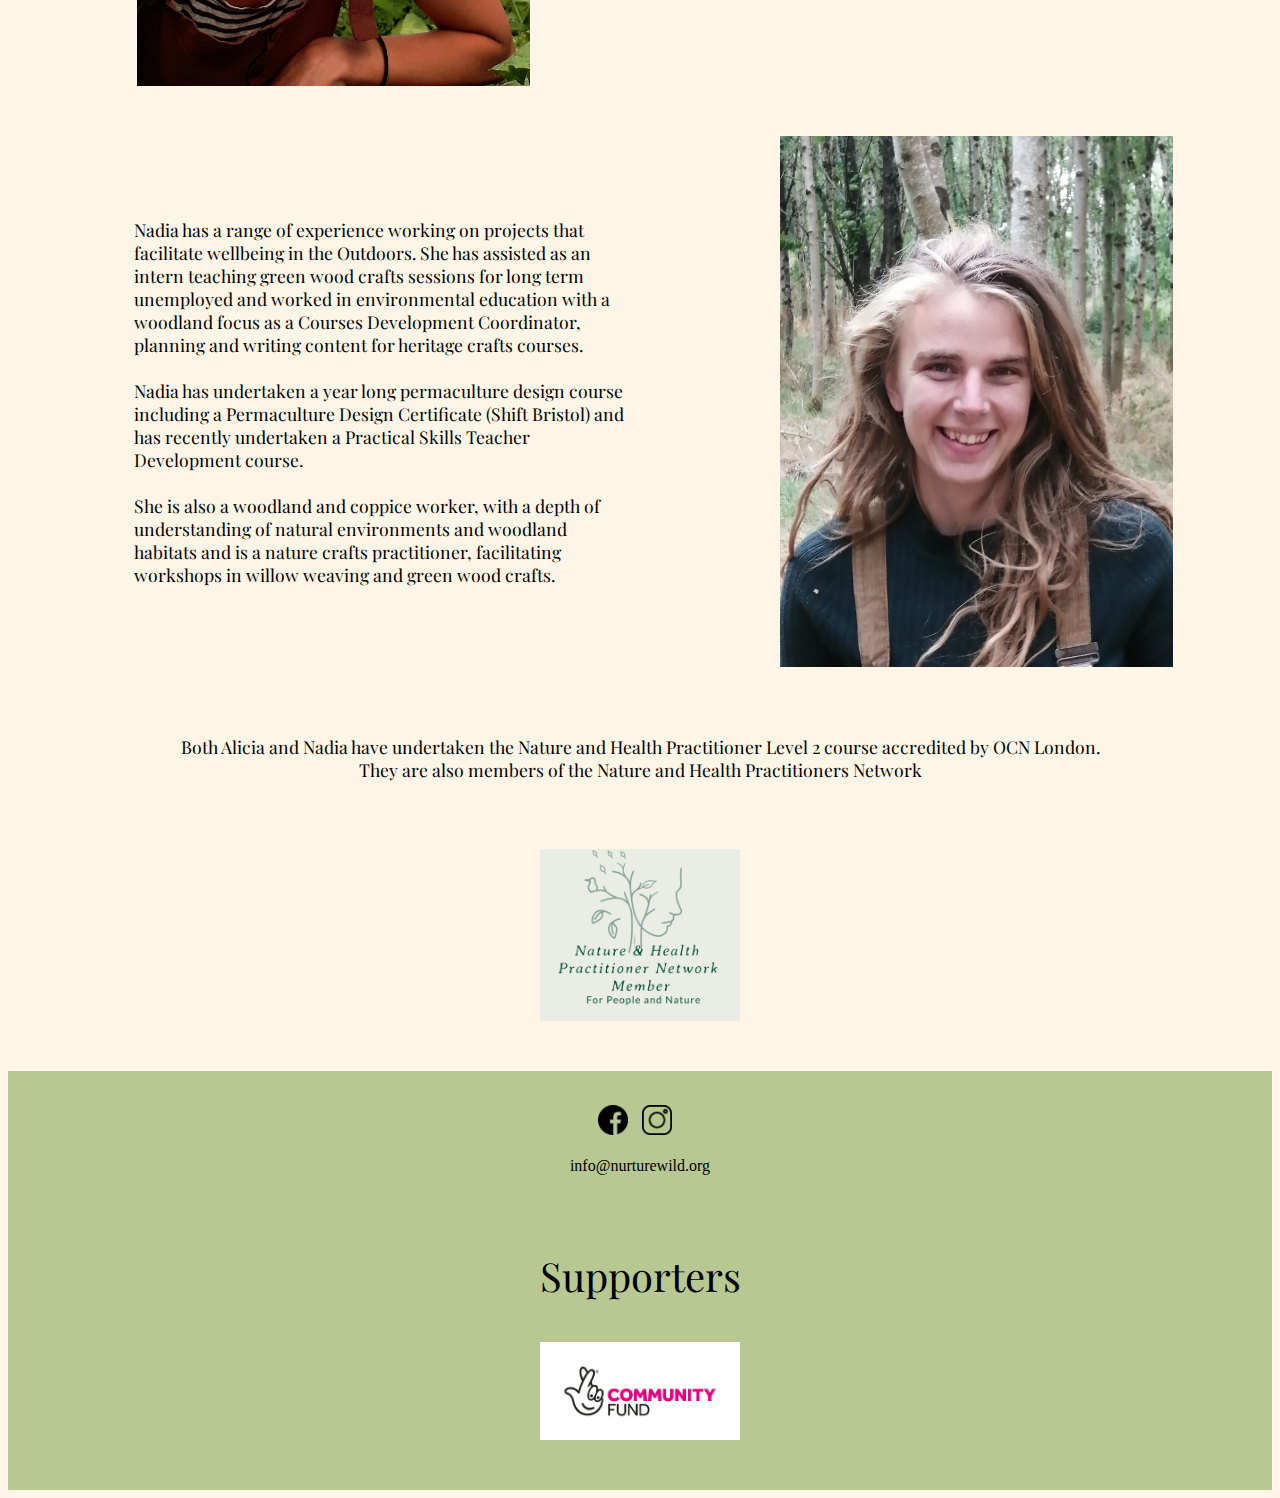
==== commit be08d07e: "updated instagram links" ====
--- a/about.html
+++ b/about.html
@@ -27,6 +27,13 @@
                 <li><a href=about.html style="color: #81984C;">About</a></li>
                 <li><a href=projects.html>Projects</a></li>
                 <li><a href=contact.html>Contact</a></li>
+            </ul>
+
+            <ul class="connectButtons">
+                <li><a href="https://www.facebook.com/nurturewildcic"><img src="resources/images/facebook.png"></a></li>
+                <li><a href="https://www.instagram.com/nurture_wild/"><img src="resources/images/instagram.png"></a>
+                </li>
+
             </ul>
 
         </nav>
@@ -263,7 +270,7 @@
         <section class="bottomButtons">
             <ul>
                 <li><a href="https://www.facebook.com/nurturewildcic"><img src="resources/images/facebook.png"></a></li>
-                <li><a href="https://www.facebook.com/nurturewildcic"><img src="resources/images/instagram.png"></a>
+                <li><a href="https://www.instagram.com/nurture_wild/"><img src="resources/images/instagram.png"></a>
                 </li><br><br>
                 <li>info@nurturewild.org</li>
 
--- a/resources/style.css
+++ b/resources/style.css
@@ -23,7 +23,9 @@
     text-decoration: none;
 }
 
-
+a:hover {
+    font-weight: bold;
+}
 
 .navbar ul {
     list-style-type: none;
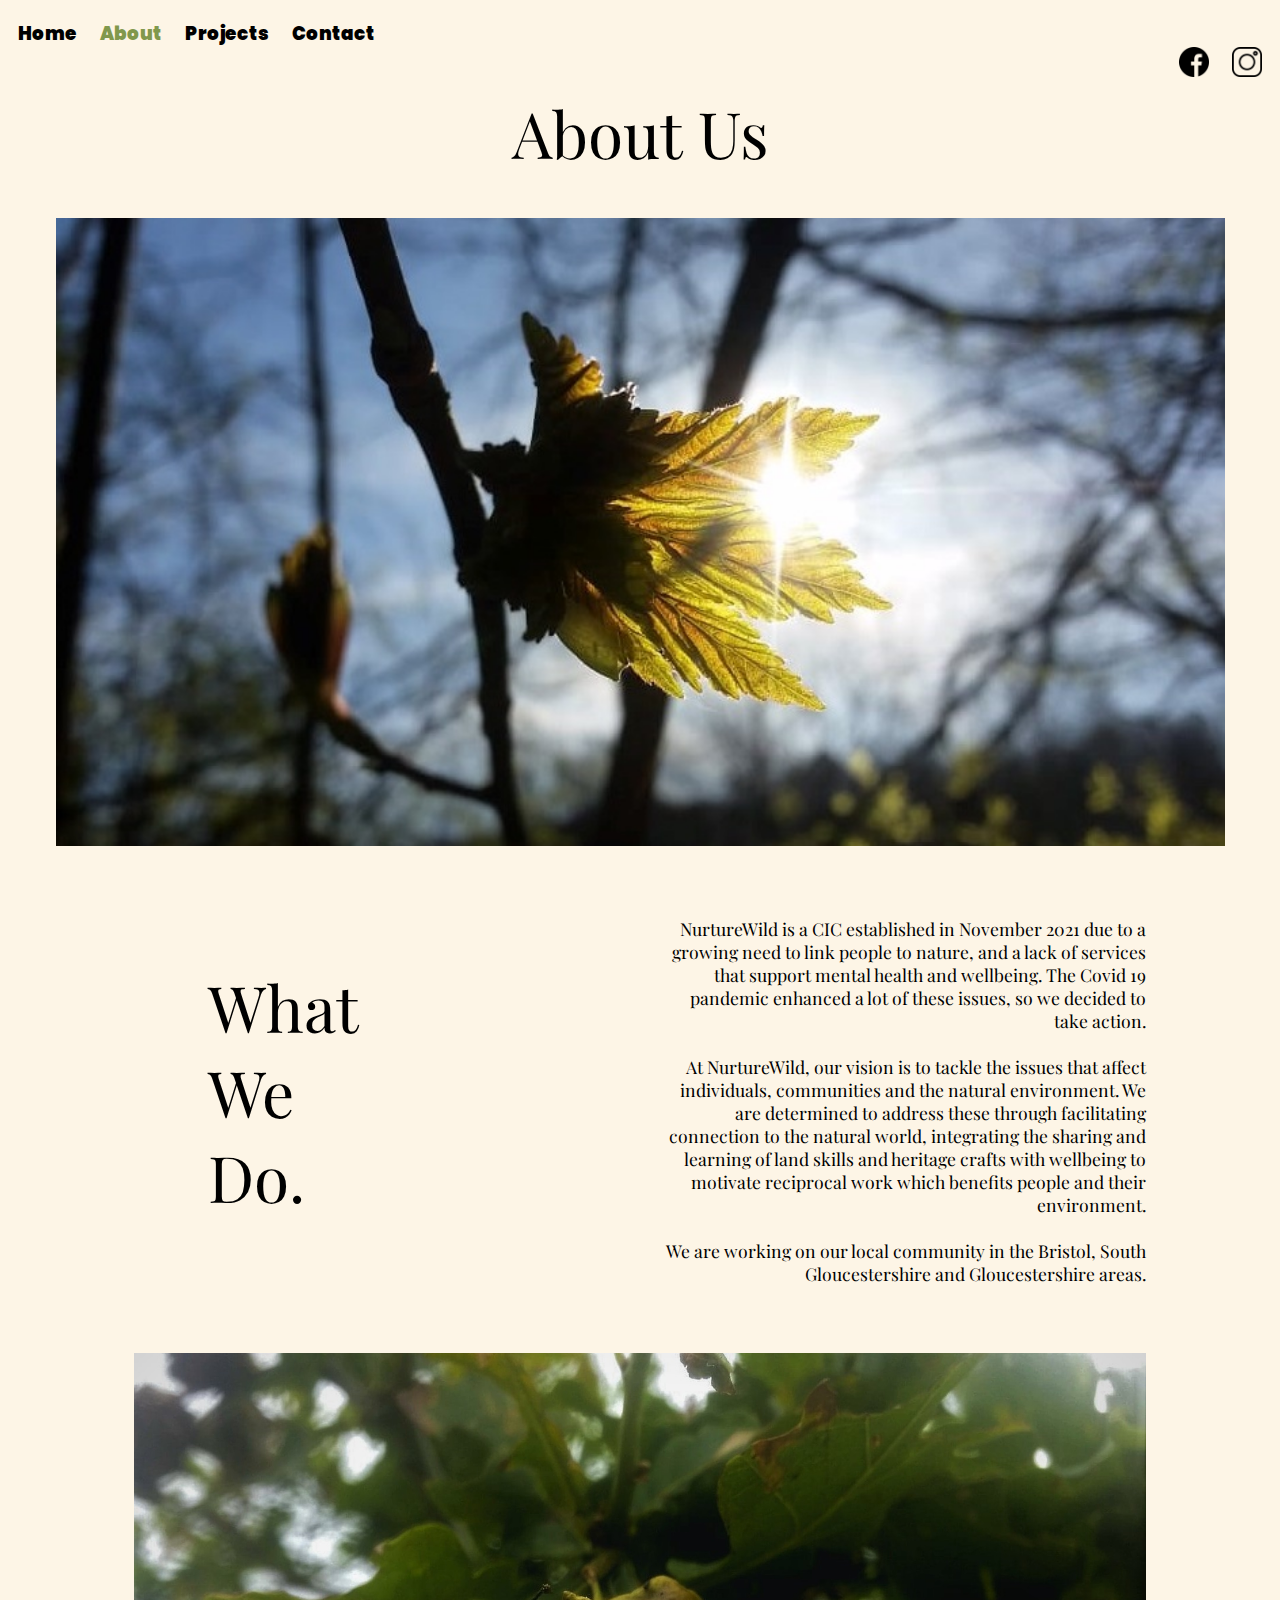
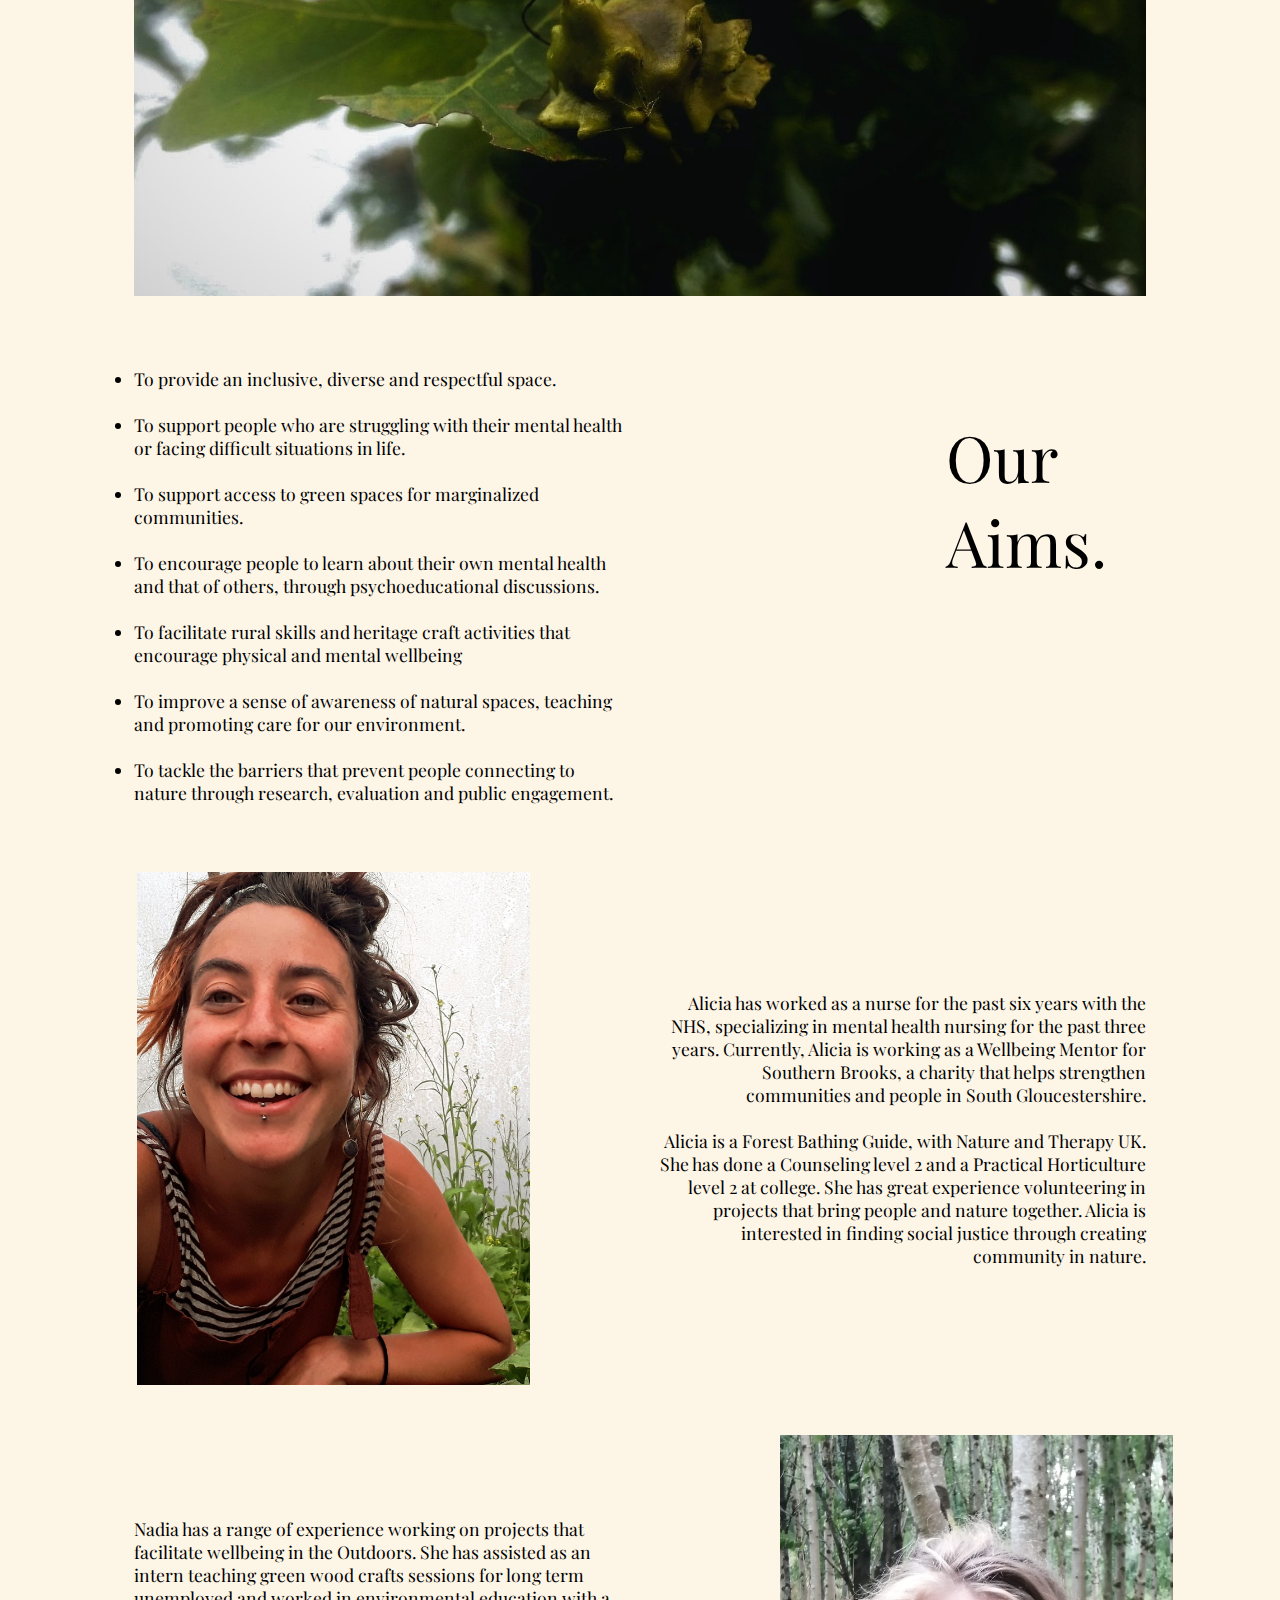
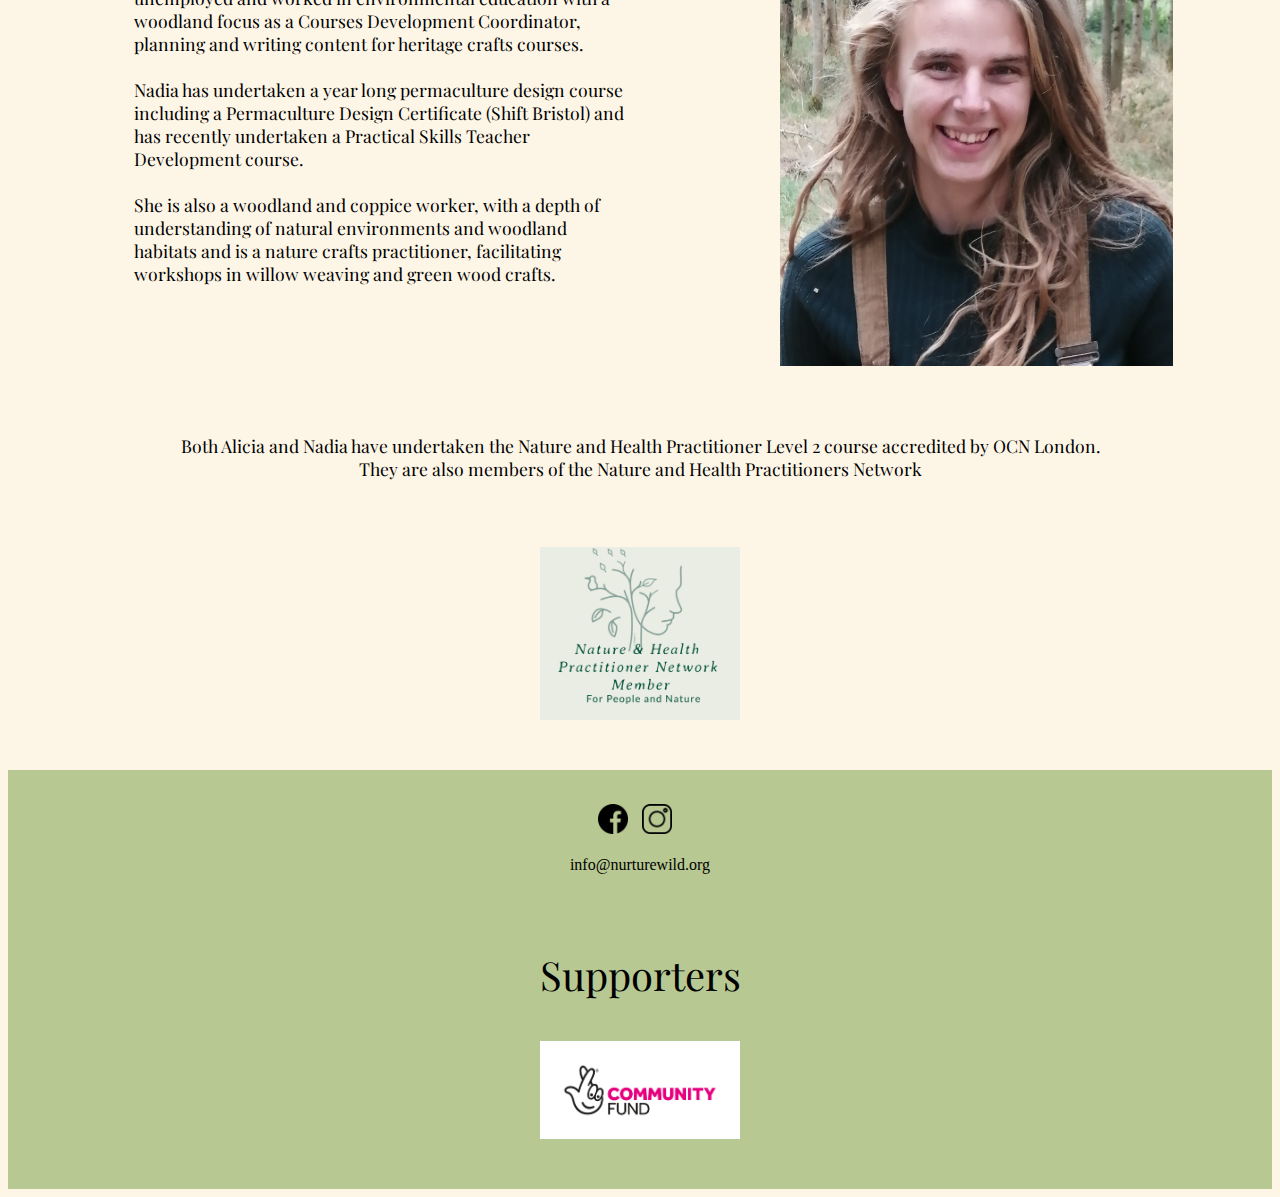
==== commit 1c9c5466: "All good" ====
--- a/about.html
+++ b/about.html
@@ -30,8 +30,10 @@
             </ul>
 
             <ul class="connectButtons">
-                <li><a href="https://www.facebook.com/nurturewildcic"><img src="resources/images/facebook.png"></a></li>
-                <li><a href="https://www.instagram.com/nurture_wild/"><img src="resources/images/instagram.png"></a>
+                <li><a href="https://www.facebook.com/nurturewildcic" target="_blank" rel="noopener noreferrer"><img
+                            src="resources/images/facebook.png"></a></li>
+                <li><a href="https://www.instagram.com/nurture_wild/" target="_blank" rel="noopener noreferrer"><img
+                            src="resources/images/instagram.png"></a>
                 </li>
 
             </ul>
@@ -269,8 +271,10 @@
 
         <section class="bottomButtons">
             <ul>
-                <li><a href="https://www.facebook.com/nurturewildcic"><img src="resources/images/facebook.png"></a></li>
-                <li><a href="https://www.instagram.com/nurture_wild/"><img src="resources/images/instagram.png"></a>
+                <li><a href="https://www.facebook.com/nurturewildcic" target="_blank" rel="noopener noreferrer"><img
+                            src="resources/images/facebook.png"></a></li>
+                <li><a href="https://www.instagram.com/nurture_wild/" target="_blank" rel="noopener noreferrer"><img
+                            src="resources/images/instagram.png"></a>
                 </li><br><br>
                 <li>info@nurturewild.org</li>
 
--- a/resources/style.css
+++ b/resources/style.css
@@ -1,9 +1,9 @@
 h1 {
-    font-size: 7em;
-    /* background: #C46559; */
-    font-family: 'Playfair Display', serif;
-    text-align: center;
-
+    font-size: 4em;
+    /* background: #C46559; */
+    font-family: 'Playfair Display', serif;
+    text-align: center;
+    font-weight: normal;
 }
 
 h3 {
@@ -78,6 +78,7 @@
     top: 40px;
     left: 50px;
     font-size: 1.15em;
+    font-weight: 900;
     font-family: 'Poppins', sans-serif;
     margin-top: 20px;
     margin-bottom: 20px;
@@ -115,7 +116,7 @@
 }
 
 .statement {
-    font-size: 6em;
+    font-size: 4em;
     /* background: #C46559; */
     width: 100%;
     display: flex;
@@ -140,7 +141,7 @@
 }
 
 .statement-alt {
-    font-size: 6em;
+    font-size: 4em;
     /* background: #C46559; */
     width: 100%;
     display: flex;
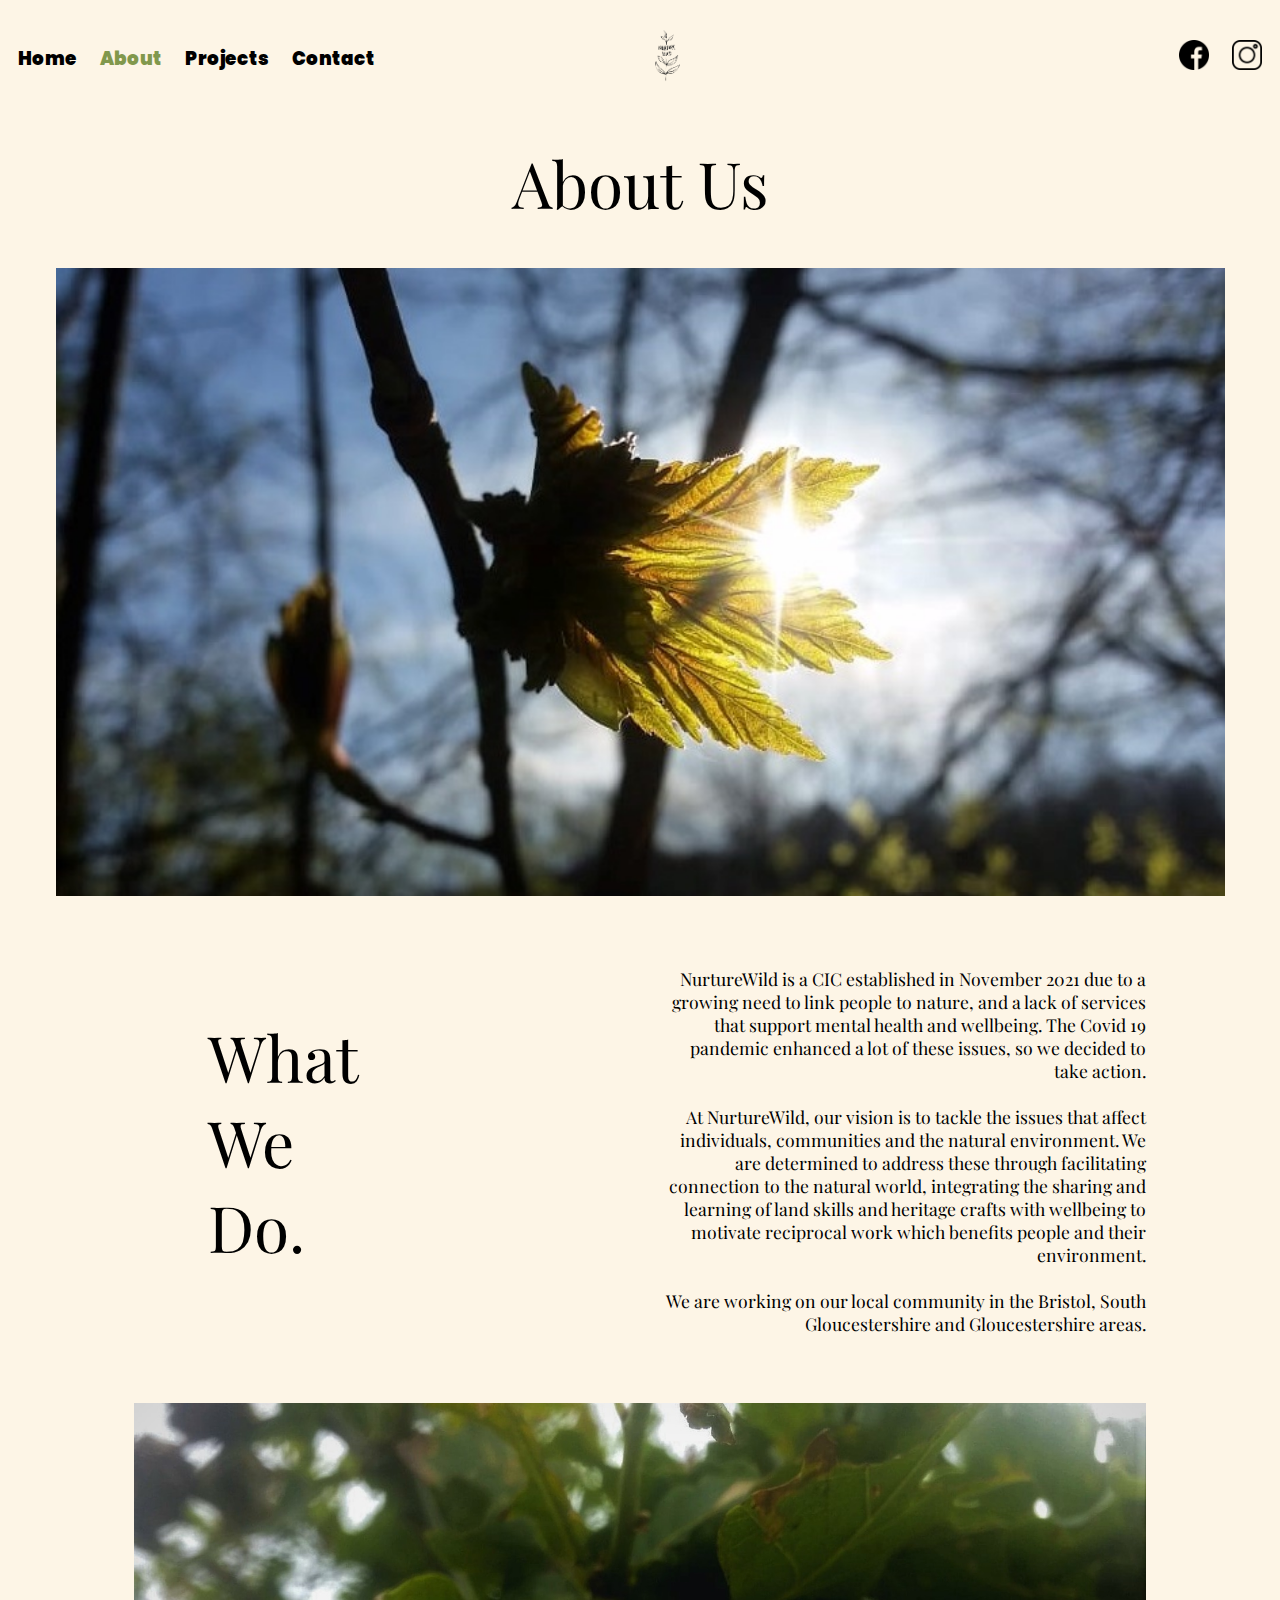
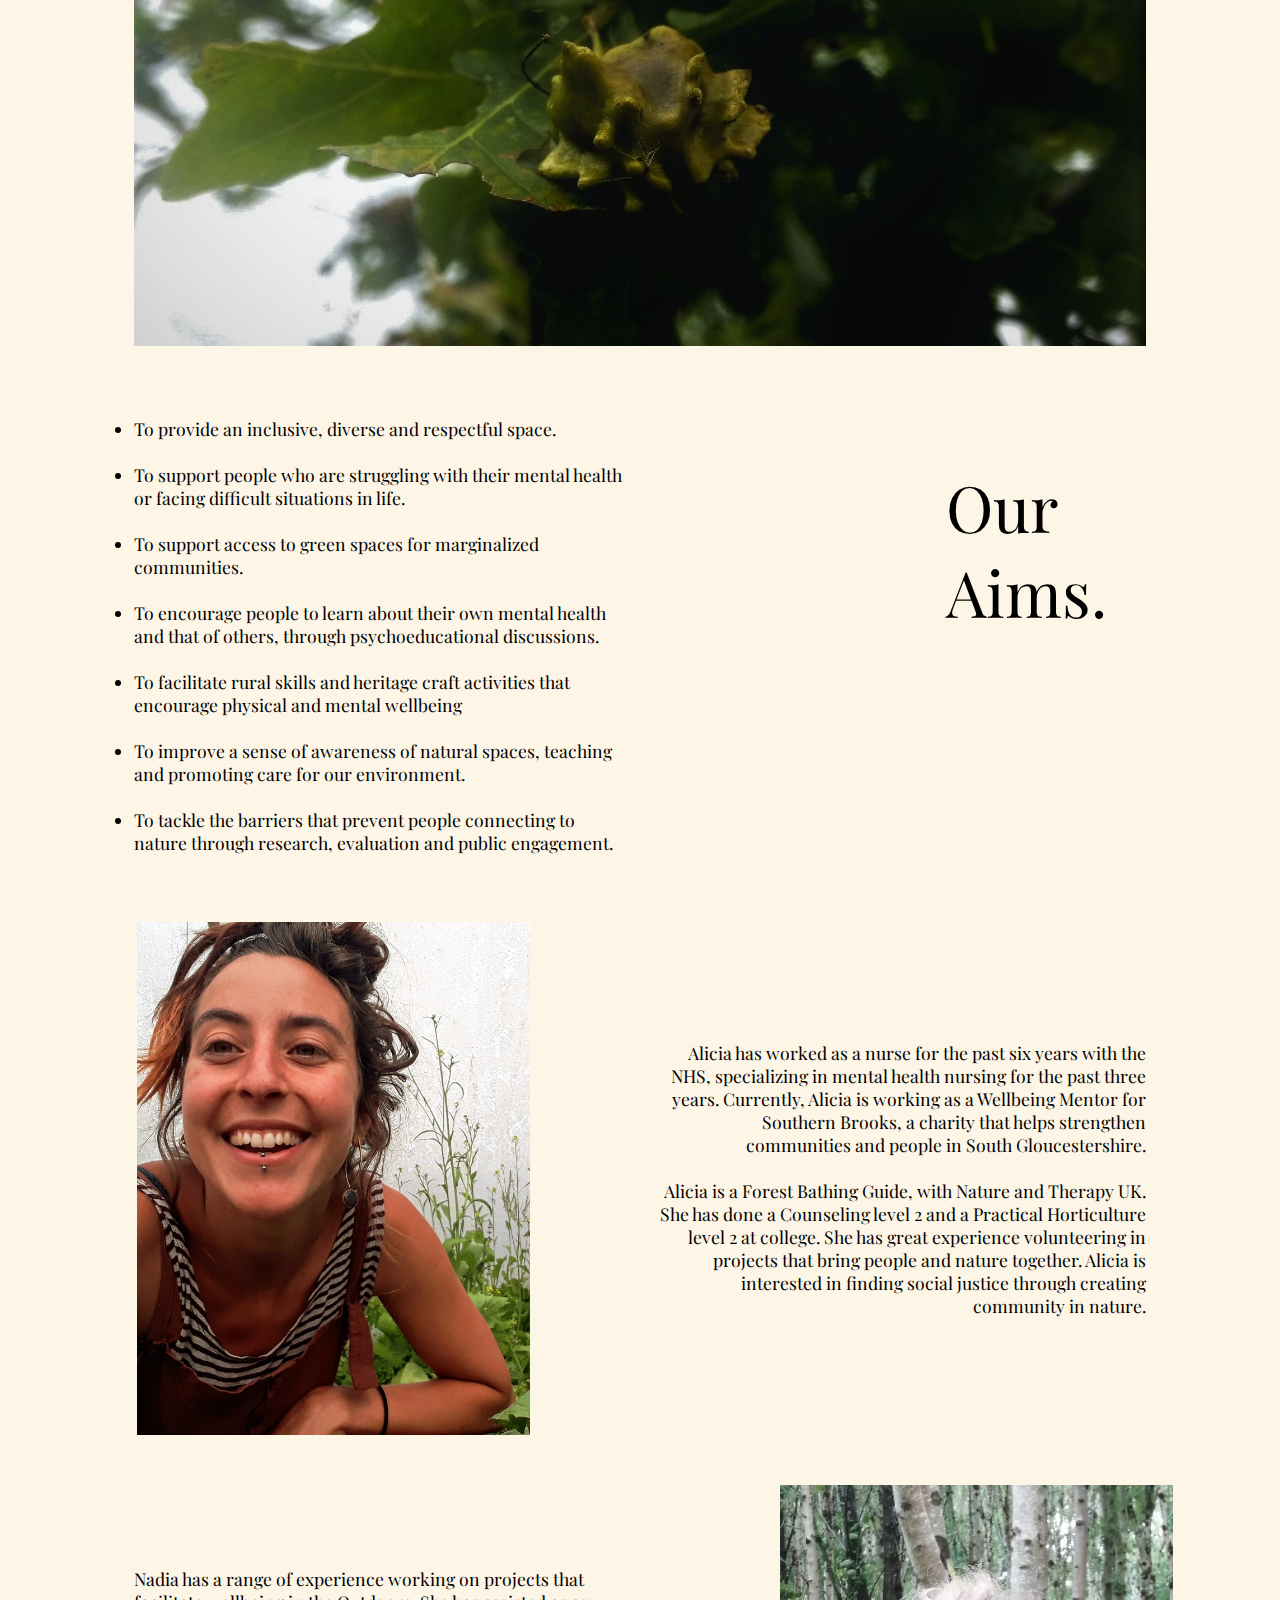
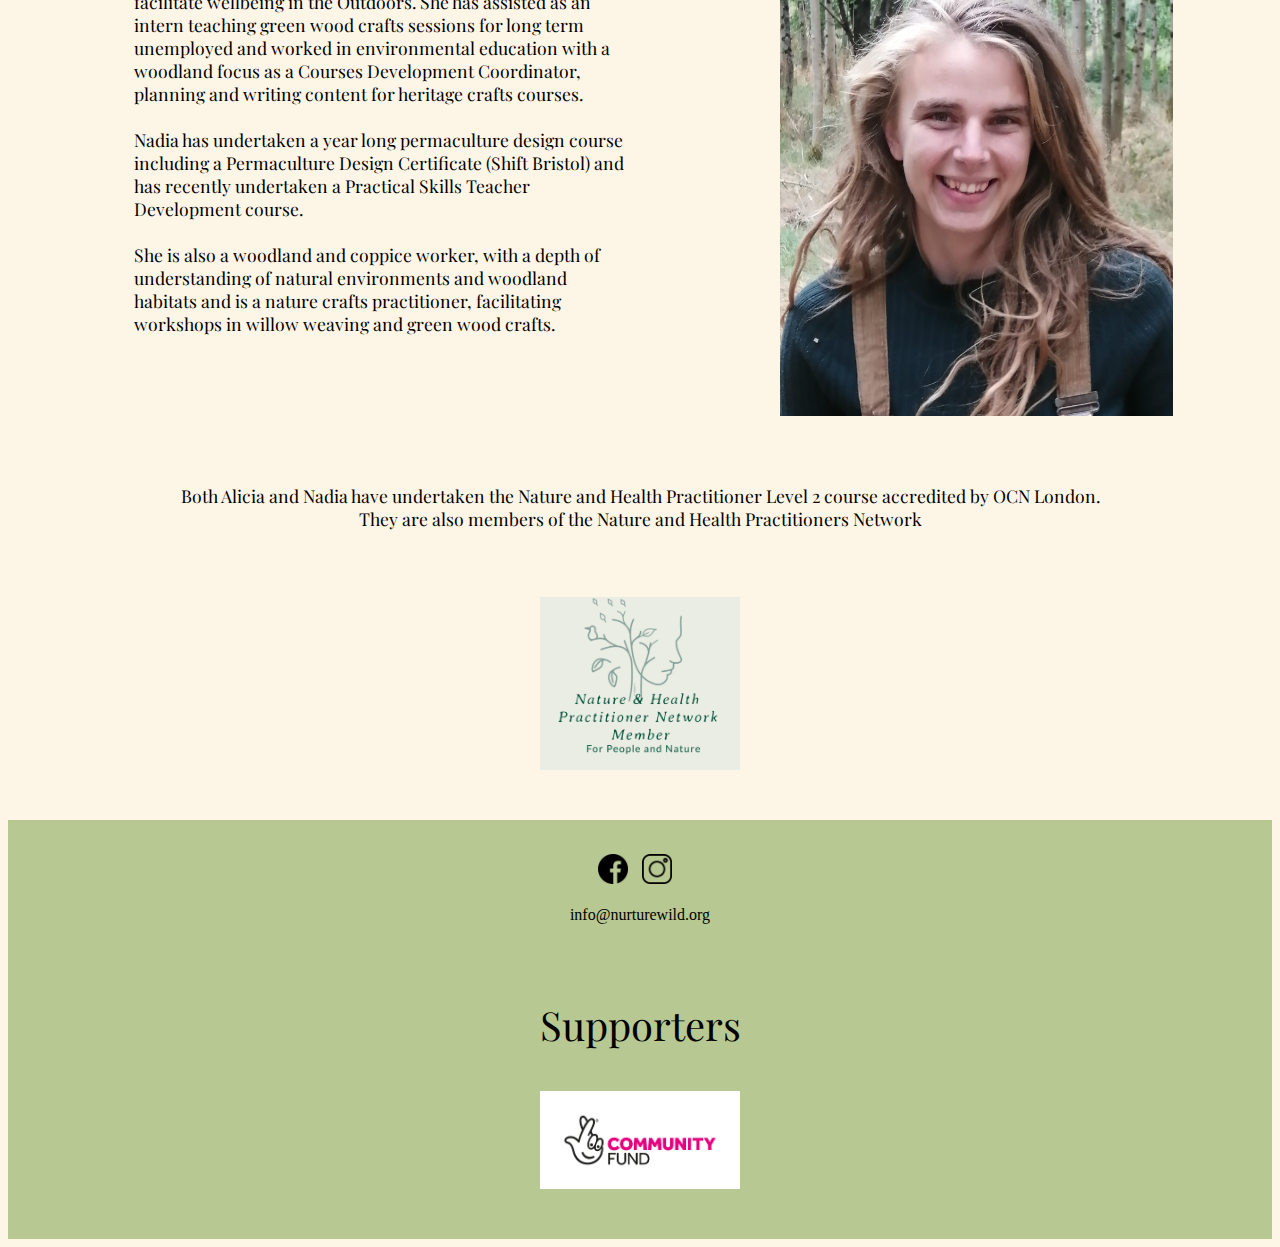
==== commit b7cb66cd: "6 oct 22 1.2" ====
--- a/about.html
+++ b/about.html
@@ -29,7 +29,11 @@
                 <li><a href=contact.html>Contact</a></li>
             </ul>
 
-            <ul class="connectButtons">
+            <ul>
+                <li><img style="height: 70px;" src="resources/images/logo 2 copy.png" /></li>
+            </ul>
+
+            <ul class="connectButtons" style="margin-left: 220px;">
                 <li><a href="https://www.facebook.com/nurturewildcic" target="_blank" rel="noopener noreferrer"><img
                             src="resources/images/facebook.png"></a></li>
                 <li><a href="https://www.instagram.com/nurture_wild/" target="_blank" rel="noopener noreferrer"><img
--- a/resources/style.css
+++ b/resources/style.css
@@ -82,6 +82,9 @@
     font-family: 'Poppins', sans-serif;
     margin-top: 20px;
     margin-bottom: 20px;
+    display: flex;
+    justify-content: space-between;
+    align-items: center;
 }
 
 .navright {
@@ -90,6 +93,7 @@
 
 .connectButtons {
     float: right;
+    margin-left: 250px;
 
 }
 
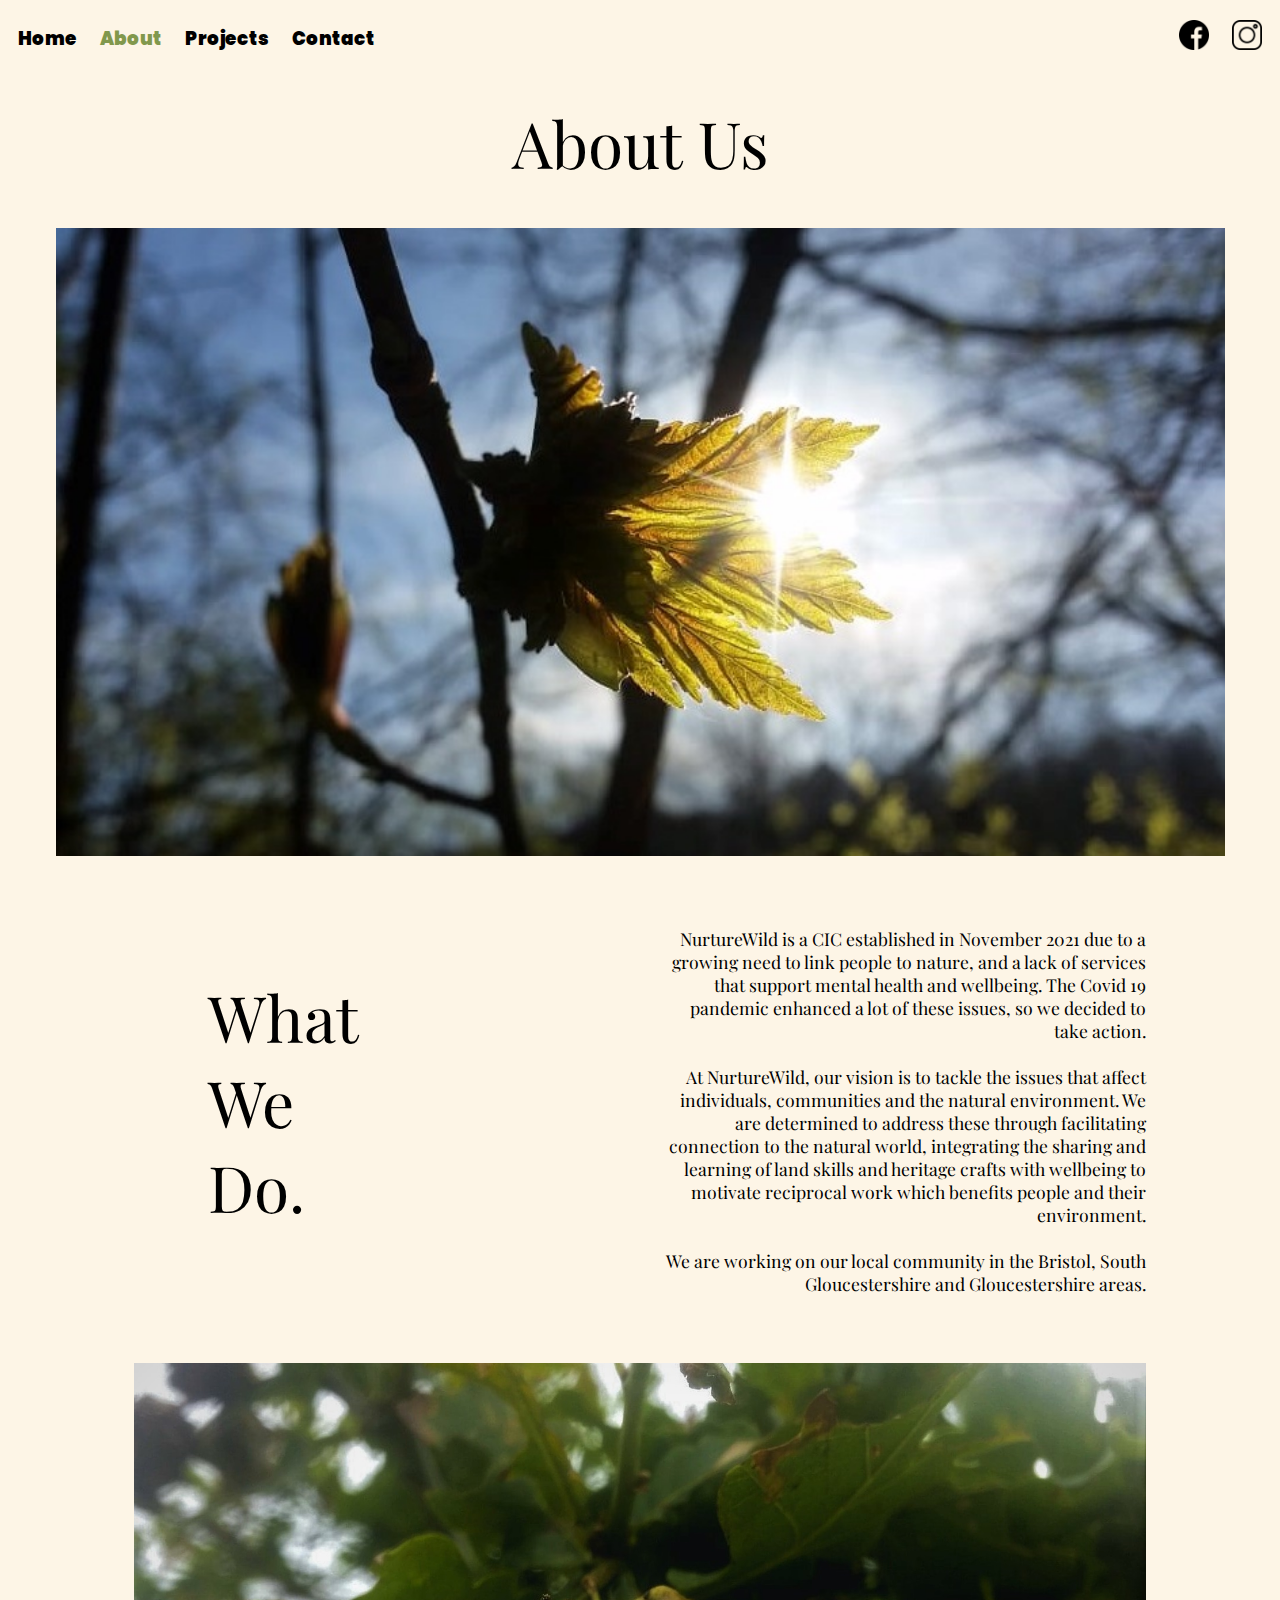
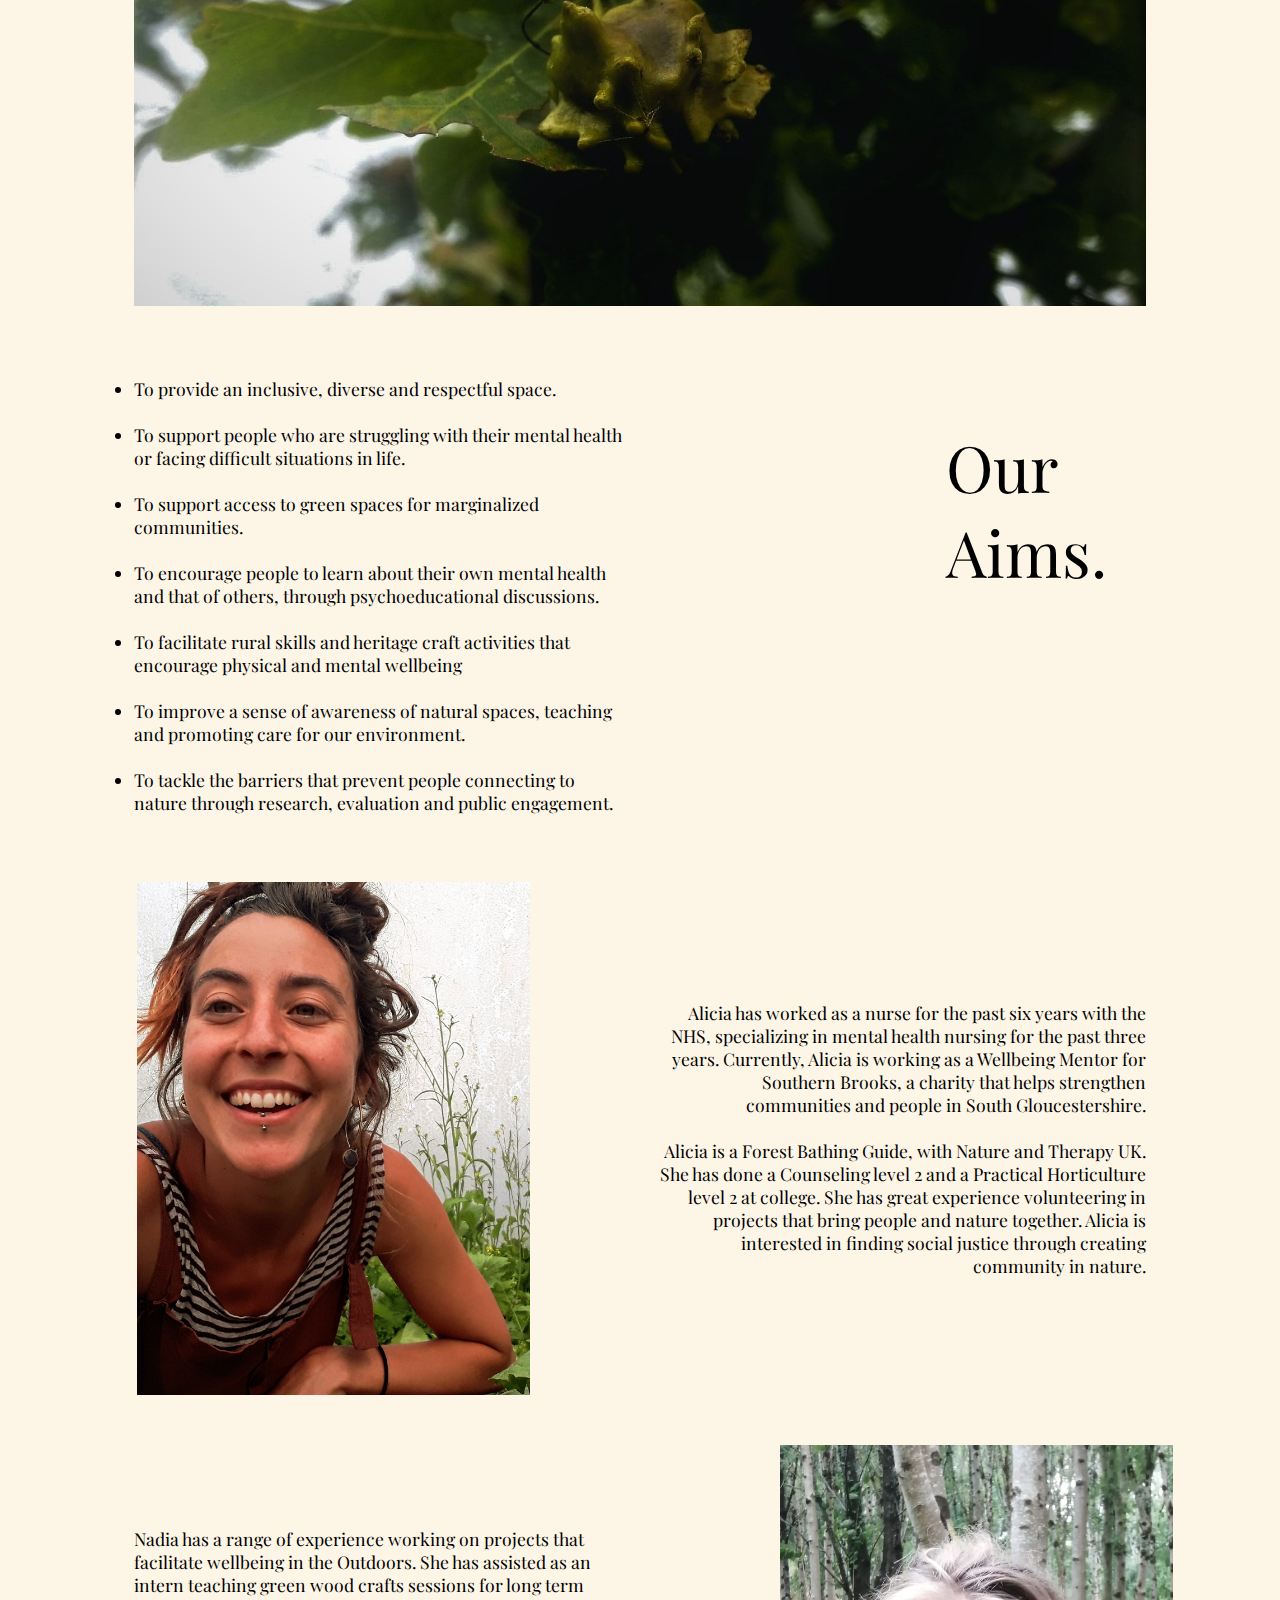
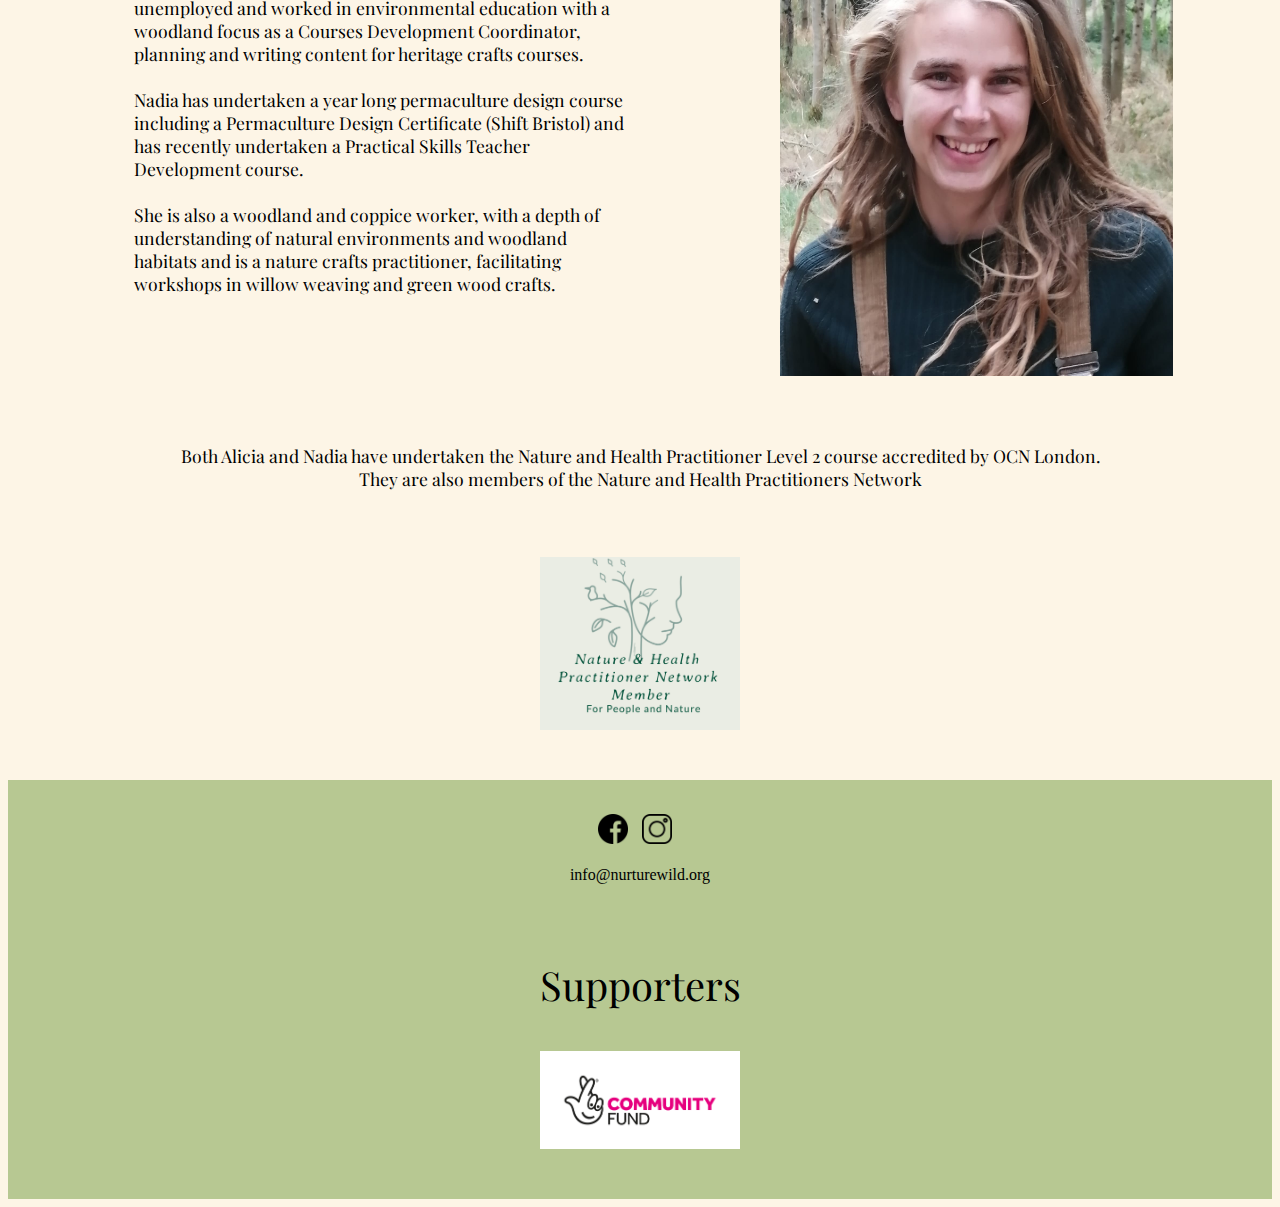
==== commit 3368fb72: "removeLogo" ====
--- a/about.html
+++ b/about.html
@@ -29,9 +29,9 @@
                 <li><a href=contact.html>Contact</a></li>
             </ul>
 
-            <ul>
+            <!-- <ul>
                 <li><img style="height: 70px;" src="resources/images/logo 2 copy.png" /></li>
-            </ul>
+            </ul> -->
 
             <ul class="connectButtons" style="margin-left: 220px;">
                 <li><a href="https://www.facebook.com/nurturewildcic" target="_blank" rel="noopener noreferrer"><img
